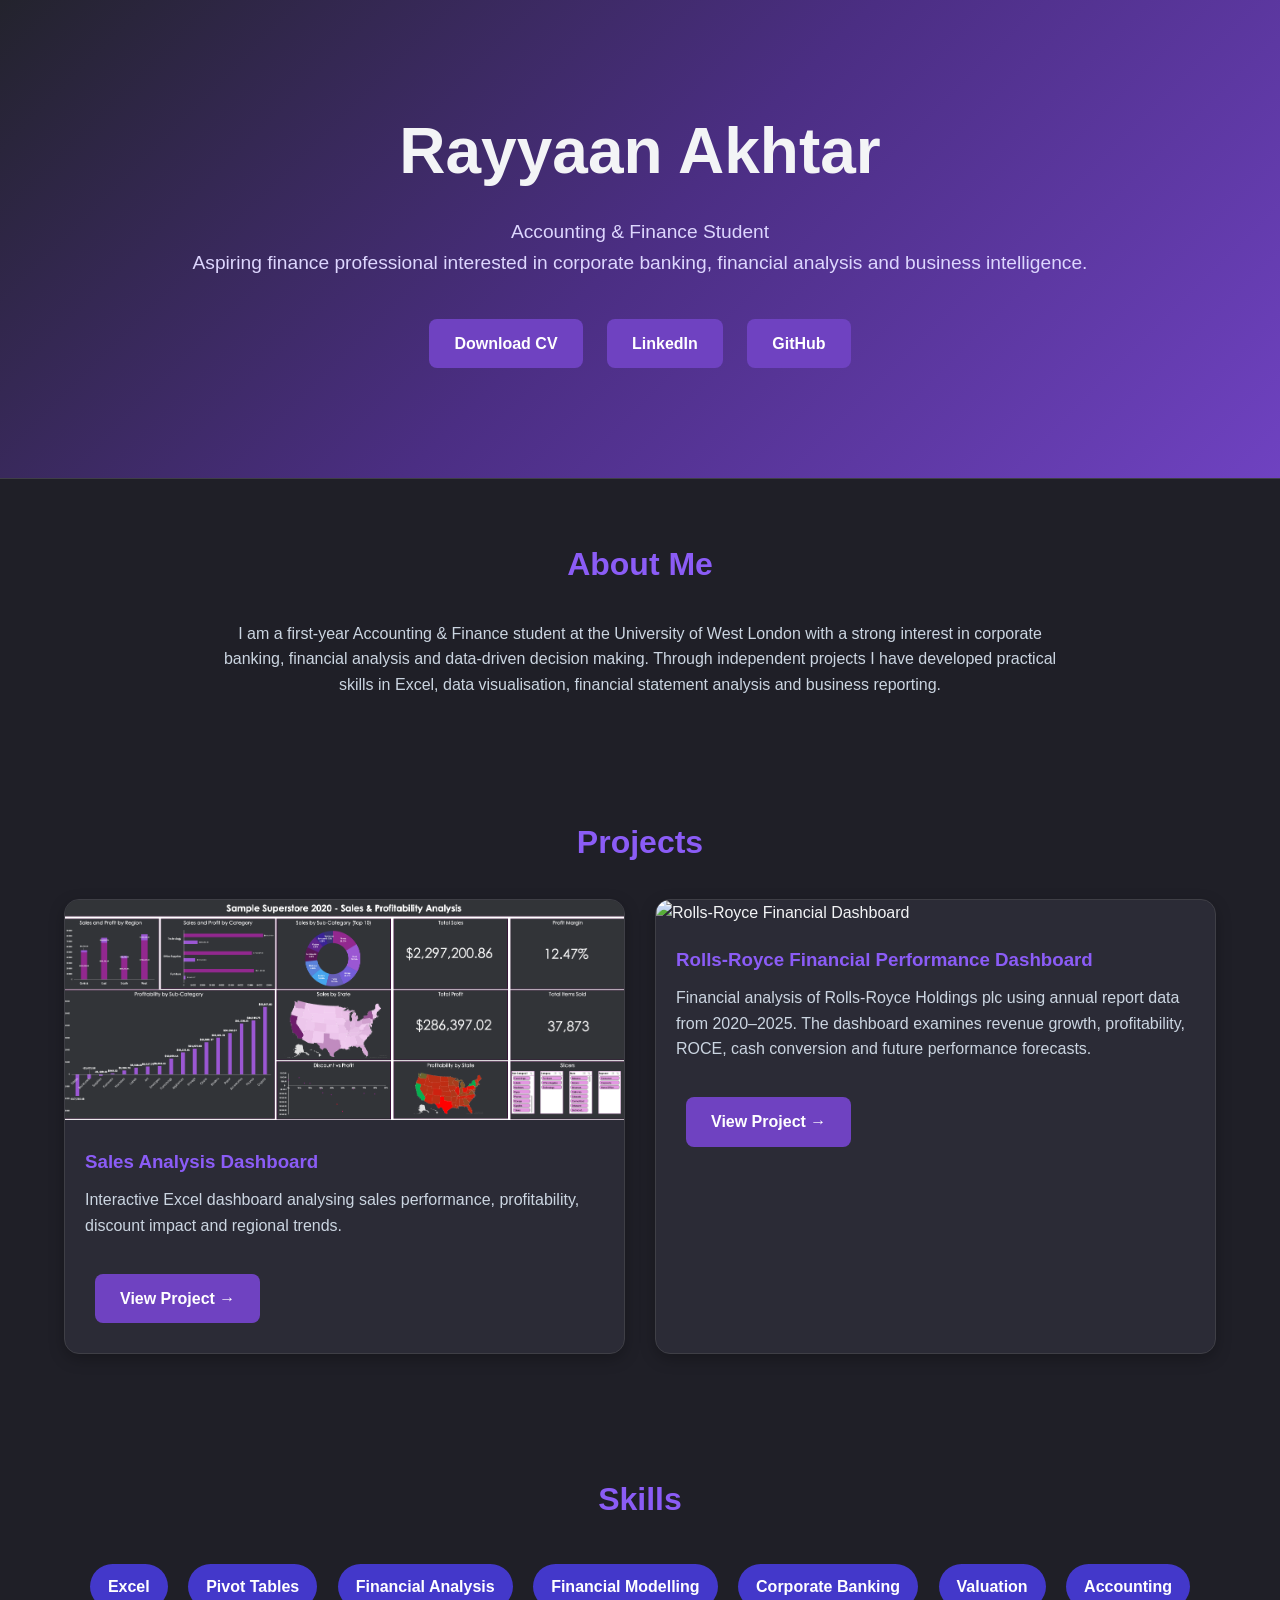
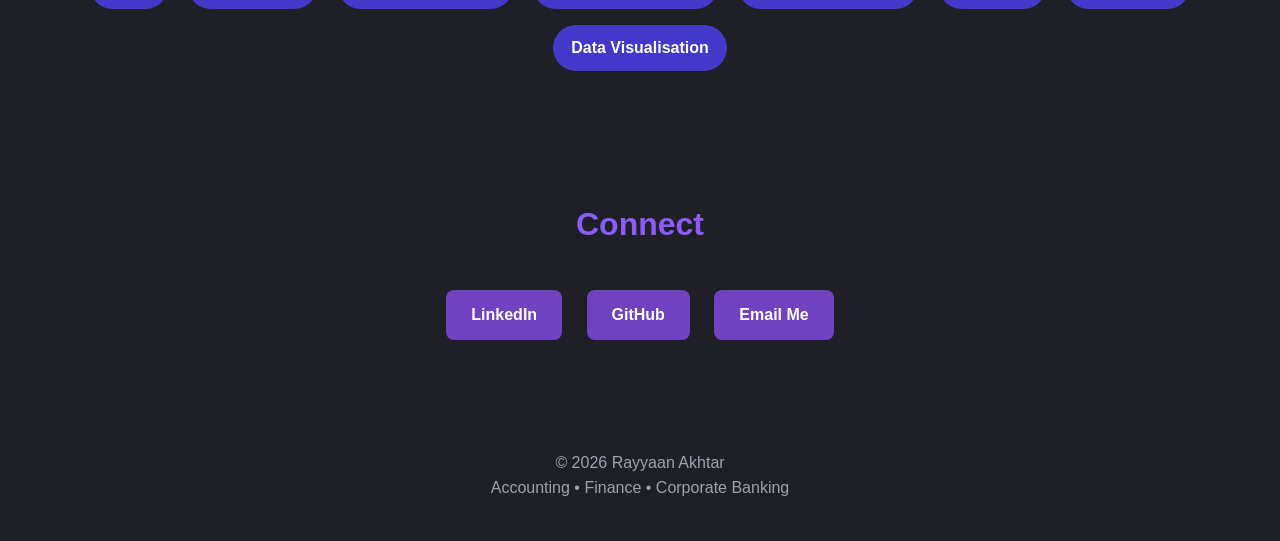
==== index.html @ 01d7e1de "Update index.html" ====
<!DOCTYPE html>
<html lang="en">
<head>
<meta charset="UTF-8">
<meta name="viewport" content="width=device-width, initial-scale=1.0">

<title>Rayyaan Akhtar | Finance Portfolio</title>

<style>

:root{
    --background:#1f1f27;
    --card:#2b2b36;
    --primary:#8b5cf6;
    --secondary:#6f42c1;
    --accent:#a78bfa;
    --text:#f3f4f6;
    --muted:#cbd5e1;
    --border:#3f3f46;
    --highlight:#312e81;
}

*{
    margin:0;
    padding:0;
    box-sizing:border-box;
}

body{
    font-family:Arial,sans-serif;
    background:var(--background);
    color:var(--text);
    line-height:1.6;
}

a{
    text-decoration:none;
}

.container{
    width:90%;
    max-width:1200px;
    margin:auto;
}

header{
    background:
    linear-gradient(
        135deg,
        #23232d,
        #4b2e83,
        #6f42c1
    );
    text-align:center;
    padding:100px 20px;
    border-bottom:
    1px solid var(--border);
}

header h1{
    font-size:4rem;
    margin-bottom:15px;
}

header p{
    color:#ddd6fe;
    font-size:1.2rem;
}

.hero-buttons{
    margin-top:30px;
}

.btn{
    display:inline-block;
    background:var(--secondary);
    color:white;
    padding:12px 25px;
    margin:10px;
    border-radius:8px;
    transition:.3s;
    font-weight:bold;
}

.btn:hover{
    background:var(--primary);
    transform:translateY(-2px);
}

section{
    padding:60px 0;
}

.section-title{
    font-size:2rem;
    margin-bottom:30px;
    text-align:center;
    color:var(--primary);
}

.about{
    text-align:center;
    max-width:850px;
    margin:auto;
    color:var(--muted);
}

.stats{
    display:grid;
    grid-template-columns:
    repeat(auto-fit,minmax(200px,1fr));
    gap:20px;
}

.stat-card{
    background:var(--card);
    padding:25px;
    border-radius:15px;
    text-align:center;
    border-left:
    6px solid var(--accent);
    box-shadow:
    0 5px 15px rgba(0,0,0,.30);
}

.stat-card h2{
    color:var(--primary);
    font-size:2.5rem;
}

.stat-card p{
    color:var(--muted);
}

.projects{
    display:grid;
    grid-template-columns:
    repeat(auto-fit,minmax(320px,1fr));
    gap:30px;
}

.card{
    background:var(--card);
    border-radius:15px;
    overflow:hidden;
    border:1px solid var(--border);
    transition:.3s;
    box-shadow:
    0 5px 15px rgba(0,0,0,.25);
}

.card:hover{
    transform:translateY(-5px);
    box-shadow:
    0 10px 25px rgba(111,66,193,.30);
}

.card img{
    width:100%;
    height:220px;
    object-fit:cover;
}

.card-content{
    padding:20px;
}

.card h3{
    margin-bottom:10px;
    color:var(--primary);
}

.card p{
    color:var(--muted);
}

.skills{
    text-align:center;
}

.skill{
    display:inline-block;
    padding:10px 18px;
    margin:8px;
    border-radius:30px;
    background:#4338ca;
    color:white;
    font-weight:bold;
}

footer{
    text-align:center;
    padding:40px;
    color:#9ca3af;
}

.contact-links{
    text-align:center;
}

.contact-links a{
    display:inline-block;
    margin:10px;
}

@media(max-width:768px){

    header h1{
        font-size:2.5rem;
    }

    .projects{
        grid-template-columns:1fr;
    }

}

</style>
</head>

<body>

<header>

<h1>Rayyaan Akhtar</h1>

<p>
Accounting & Finance Student
</p>

<p>
Aspiring finance professional interested in corporate
banking, financial analysis and business intelligence.
</p>

<div class="hero-buttons">

<a href="CV.pdf"
class="btn" target="_blank">
Download CV
</a>

<a href="https://www.linkedin.com/in/rayyaan-akhtar"
class="btn" target="_blank">
LinkedIn
</a>

<a href="https://github.com/RayAkhtar-Projects"
class="btn" target="_blank">
GitHub
</a>

</div>

</header>

<section>

<div class="container">

<h2 class="section-title">About Me</h2>

<p class="about">

I am a first-year Accounting & Finance student at the
University of West London with a strong interest in
corporate banking, financial analysis and data-driven
decision making.

Through independent projects I have developed practical
skills in Excel, data visualisation, financial statement
analysis and business reporting.

</p>

</div>

</section>

<section>

<div class="container">

<h2 class="section-title">Projects</h2>

<div class="projects">

<div class="card">

<img src="sales-dashboard.png"
alt="Sales Analysis Dashboard">

<div class="card-content">

<h3>Sales Analysis Dashboard</h3>

<p>
Interactive Excel dashboard analysing
sales performance, profitability,
discount impact and regional trends.
</p>

<br>

<a href="project1.html" class="btn">
View Project →
</a>

</div>

</div>

<div class="card">

<img src="rollsroyce-dashboard.png"
alt="Rolls-Royce Financial Dashboard">

<div class="card-content">

<h3>Rolls-Royce Financial Performance Dashboard</h3>

<p>
Financial analysis of Rolls-Royce Holdings plc using
annual report data from 2020–2025. The dashboard
examines revenue growth, profitability, ROCE,
cash conversion and future performance forecasts.
</p>

<br>

<a href="project2.html" class="btn">
View Project →
</a>

</div>

</div>

<!-- Corporate Credit Assessment: unhide when the project is finished
<div class="card">

<img src="credit-analysis.jpg"
alt="Credit Analysis">

<div class="card-content">

<h3>Corporate Credit Assessment</h3>

<p>
Credit risk analysis and lending
recommendations using financial
statement data.
</p>

<br>

<a href="#"
class="btn">
Coming Soon
</a>

</div>

</div>
-->

</div>

</div>

</section>

<section>

<div class="container">

<h2 class="section-title">Skills</h2>

<div class="skills">

<span class="skill">Excel</span>
<span class="skill">Pivot Tables</span>
<span class="skill">Financial Analysis</span>
<span class="skill">Financial Modelling</span>
<span class="skill">Corporate Banking</span>
<span class="skill">Valuation</span>
<span class="skill">Accounting</span>
<span class="skill">Data Visualisation</span>

</div>

</div>

</section>

<section>

<div class="container">

<h2 class="section-title">Connect</h2>

<div class="contact-links">

<a href="https://www.linkedin.com/in/rayyaan-akhtar"
class="btn"
target="_blank">
LinkedIn
</a>

<a href="https://github.com/RayAkhtar-Projects"
class="btn"
target="_blank">
GitHub
</a>

<a href="mailto:ray.akhtar1@outlook.com"
class="btn">
Email Me
</a>

</div>

</div>

</section>

<footer>

<p>
© 2026 Rayyaan Akhtar
</p>

<p>
Accounting • Finance • Corporate Banking
</p>

</footer>

</body>
</html>
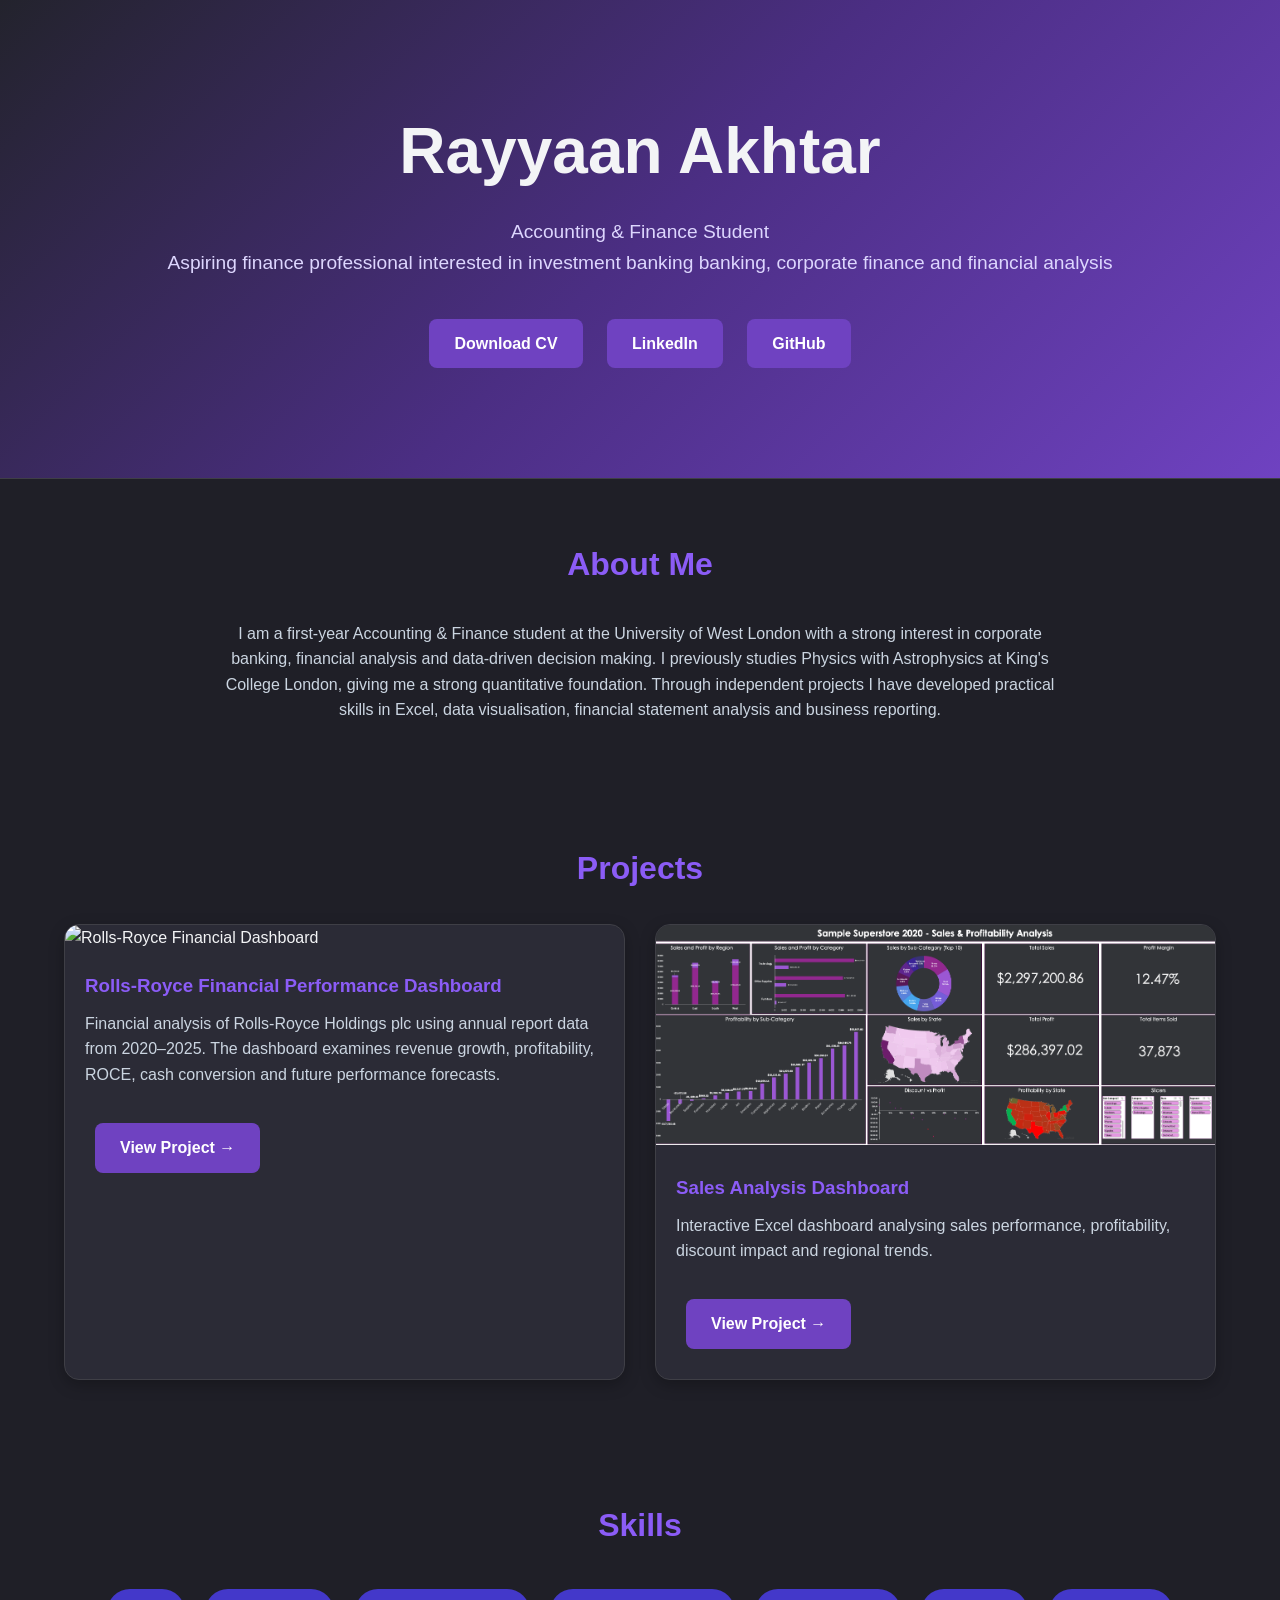
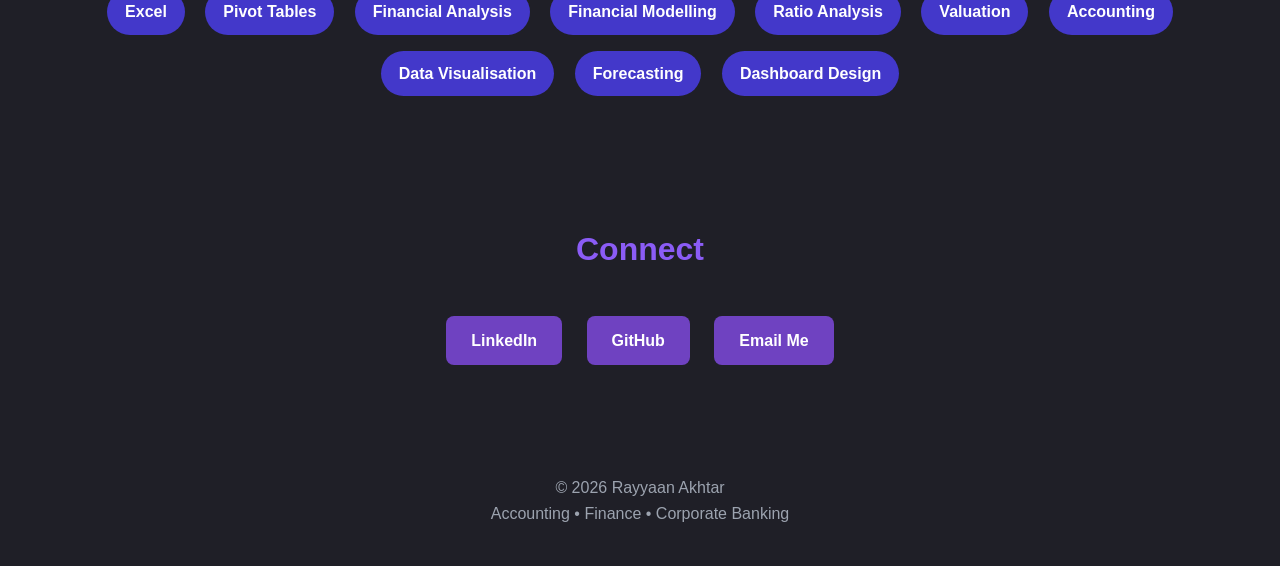
==== commit 3ab303fa: "Update index.html" ====
--- a/index.html
+++ b/index.html
@@ -229,8 +229,8 @@
 </p>
 
 <p>
-Aspiring finance professional interested in corporate
-banking, financial analysis and business intelligence.
+Aspiring finance professional interested in investment banking
+banking, corporate finance and financial analysis
 </p>
 
 <div class="hero-buttons">
@@ -265,7 +265,9 @@
 I am a first-year Accounting & Finance student at the
 University of West London with a strong interest in
 corporate banking, financial analysis and data-driven
-decision making.
+decision making. I previously studies Physics with Astrophysics
+at King's College London, giving me a strong quantitative 
+foundation.
 
 Through independent projects I have developed practical
 skills in Excel, data visualisation, financial statement
@@ -284,31 +286,6 @@
 <h2 class="section-title">Projects</h2>
 
 <div class="projects">
-
-<div class="card">
-
-<img src="sales-dashboard.png"
-alt="Sales Analysis Dashboard">
-
-<div class="card-content">
-
-<h3>Sales Analysis Dashboard</h3>
-
-<p>
-Interactive Excel dashboard analysing
-sales performance, profitability,
-discount impact and regional trends.
-</p>
-
-<br>
-
-<a href="project1.html" class="btn">
-View Project →
-</a>
-
-</div>
-
-</div>
 
 <div class="card">
 
@@ -336,6 +313,33 @@
 
 </div>
 
+<div class="card">
+
+<img src="sales-dashboard.png"
+alt="Sales Analysis Dashboard">
+
+<div class="card-content">
+
+<h3>Sales Analysis Dashboard</h3>
+
+<p>
+Interactive Excel dashboard analysing
+sales performance, profitability,
+discount impact and regional trends.
+</p>
+
+<br>
+
+<a href="project1.html" class="btn">
+View Project →
+</a>
+
+</div>
+
+</div>
+
+
+
 <!-- Corporate Credit Assessment: unhide when the project is finished
 <div class="card">
 
@@ -382,10 +386,12 @@
 <span class="skill">Pivot Tables</span>
 <span class="skill">Financial Analysis</span>
 <span class="skill">Financial Modelling</span>
-<span class="skill">Corporate Banking</span>
+<span class="skill">Ratio Analysis</span>
 <span class="skill">Valuation</span>
 <span class="skill">Accounting</span>
 <span class="skill">Data Visualisation</span>
+<span class="skill">Forecasting</span>
+<span class="skill">Dashboard Design</span>
 
 </div>
 
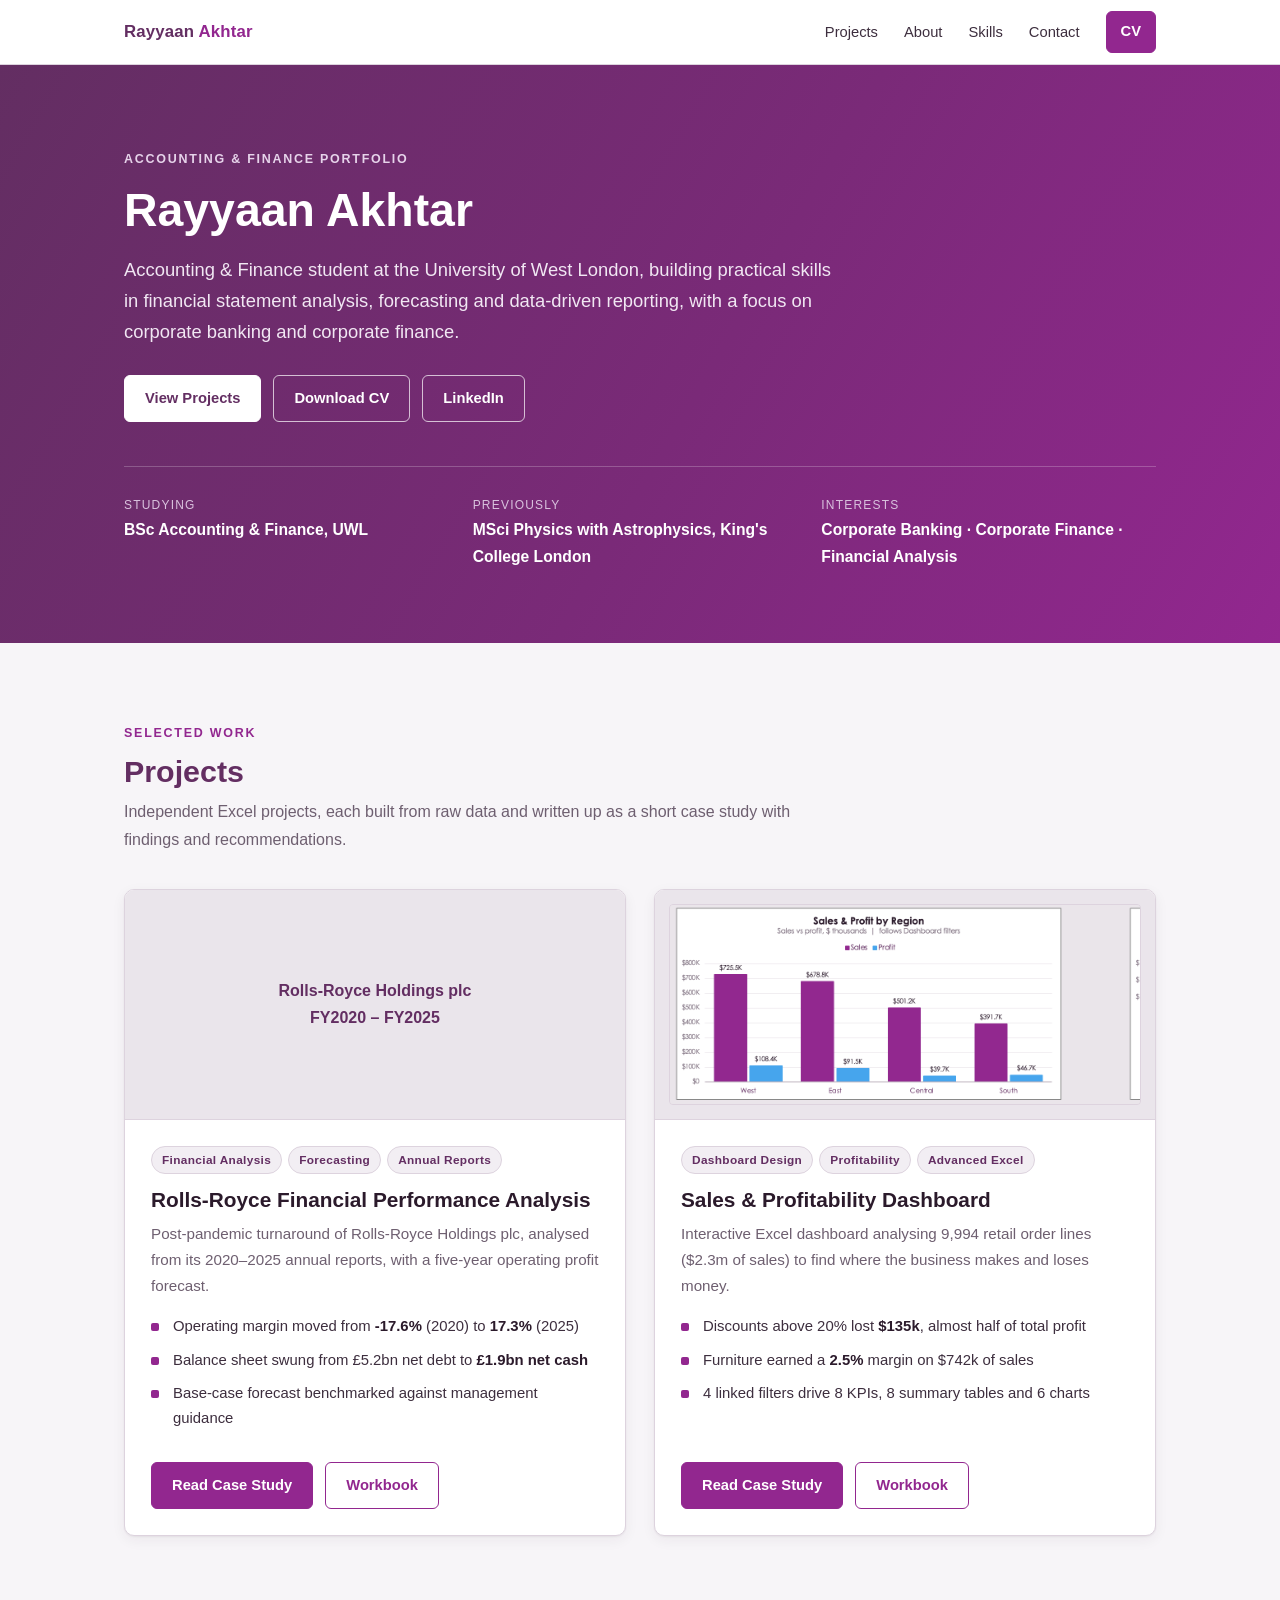
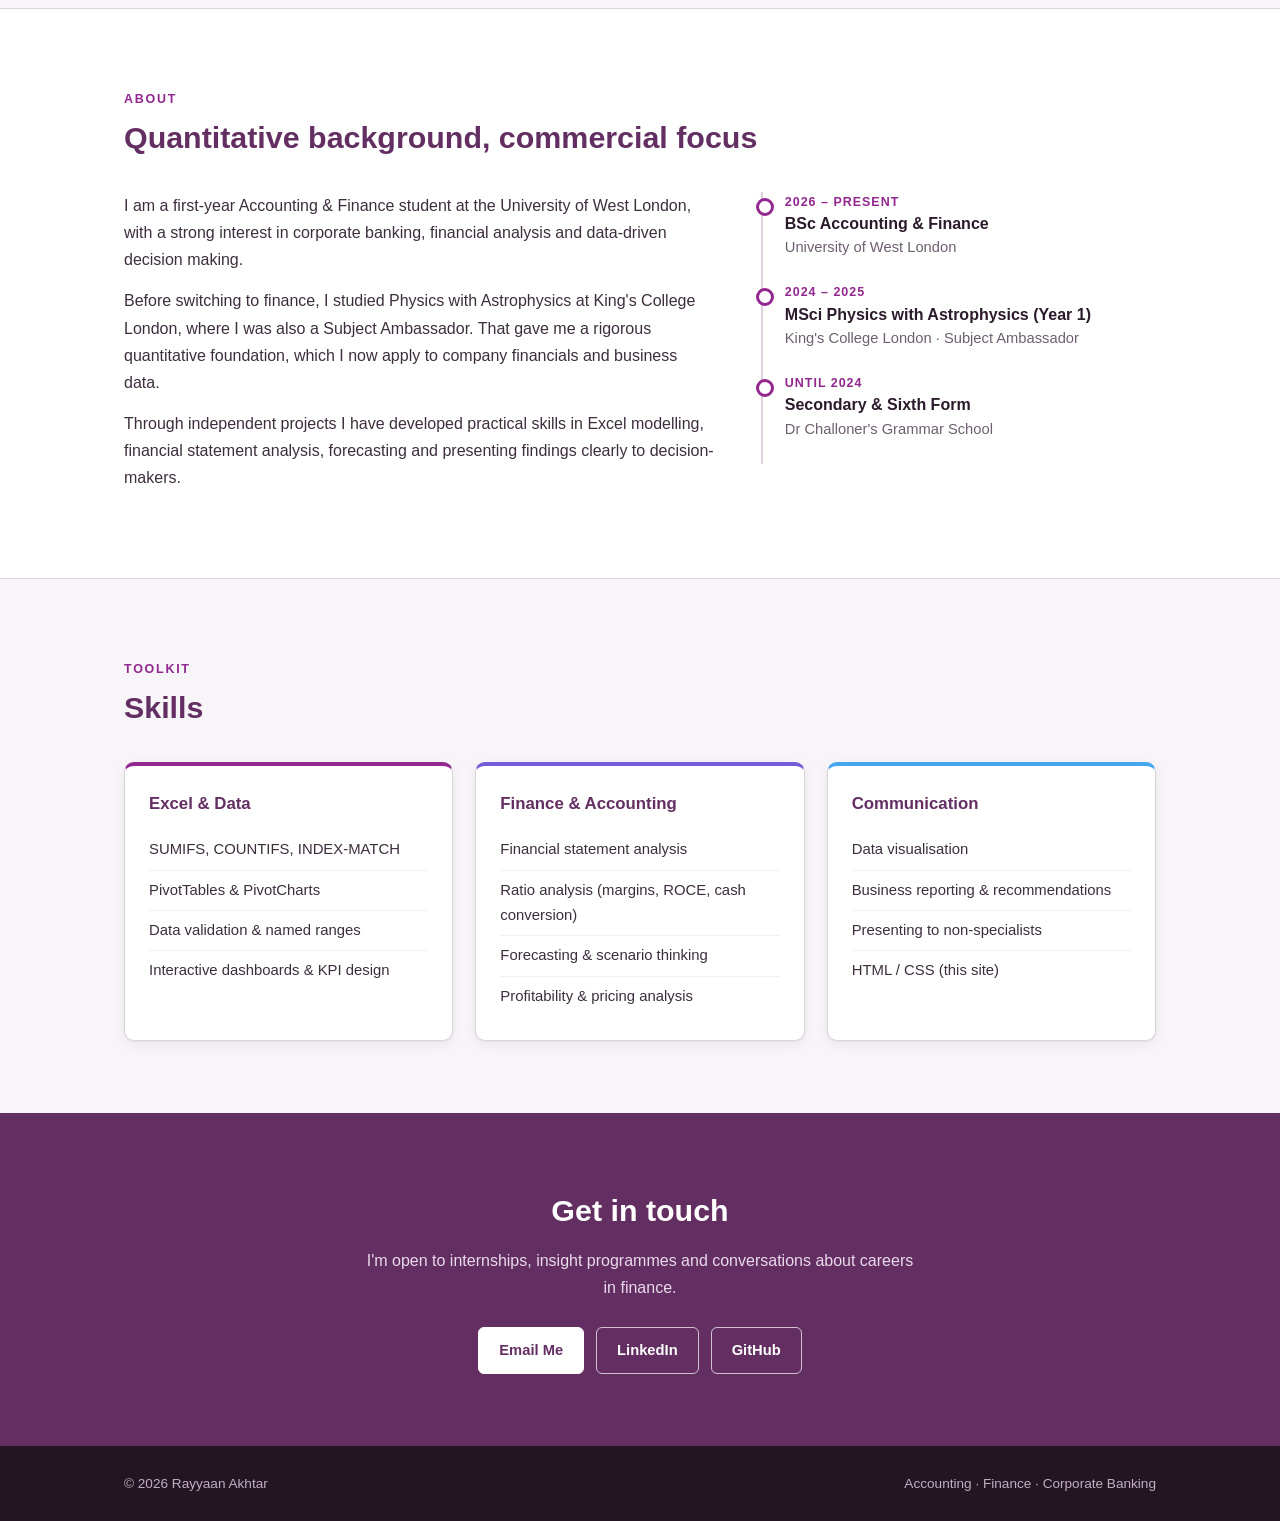
==== commit fc749440: "Update index.html" ====
--- a/index.html
+++ b/index.html
@@ -3,443 +3,235 @@
 <head>
 <meta charset="UTF-8">
 <meta name="viewport" content="width=device-width, initial-scale=1.0">
-
-<title>Rayyaan Akhtar | Finance Portfolio</title>
-
-<style>
-
-:root{
-    --background:#1f1f27;
-    --card:#2b2b36;
-    --primary:#8b5cf6;
-    --secondary:#6f42c1;
-    --accent:#a78bfa;
-    --text:#f3f4f6;
-    --muted:#cbd5e1;
-    --border:#3f3f46;
-    --highlight:#312e81;
-}
-
-*{
-    margin:0;
-    padding:0;
-    box-sizing:border-box;
-}
-
-body{
-    font-family:Arial,sans-serif;
-    background:var(--background);
-    color:var(--text);
-    line-height:1.6;
-}
-
-a{
-    text-decoration:none;
-}
-
-.container{
-    width:90%;
-    max-width:1200px;
-    margin:auto;
-}
-
-header{
-    background:
-    linear-gradient(
-        135deg,
-        #23232d,
-        #4b2e83,
-        #6f42c1
-    );
-    text-align:center;
-    padding:100px 20px;
-    border-bottom:
-    1px solid var(--border);
-}
-
-header h1{
-    font-size:4rem;
-    margin-bottom:15px;
-}
-
-header p{
-    color:#ddd6fe;
-    font-size:1.2rem;
-}
-
-.hero-buttons{
-    margin-top:30px;
-}
-
-.btn{
-    display:inline-block;
-    background:var(--secondary);
-    color:white;
-    padding:12px 25px;
-    margin:10px;
-    border-radius:8px;
-    transition:.3s;
-    font-weight:bold;
-}
-
-.btn:hover{
-    background:var(--primary);
-    transform:translateY(-2px);
-}
-
-section{
-    padding:60px 0;
-}
-
-.section-title{
-    font-size:2rem;
-    margin-bottom:30px;
-    text-align:center;
-    color:var(--primary);
-}
-
-.about{
-    text-align:center;
-    max-width:850px;
-    margin:auto;
-    color:var(--muted);
-}
-
-.stats{
-    display:grid;
-    grid-template-columns:
-    repeat(auto-fit,minmax(200px,1fr));
-    gap:20px;
-}
-
-.stat-card{
-    background:var(--card);
-    padding:25px;
-    border-radius:15px;
-    text-align:center;
-    border-left:
-    6px solid var(--accent);
-    box-shadow:
-    0 5px 15px rgba(0,0,0,.30);
-}
-
-.stat-card h2{
-    color:var(--primary);
-    font-size:2.5rem;
-}
-
-.stat-card p{
-    color:var(--muted);
-}
-
-.projects{
-    display:grid;
-    grid-template-columns:
-    repeat(auto-fit,minmax(320px,1fr));
-    gap:30px;
-}
-
-.card{
-    background:var(--card);
-    border-radius:15px;
-    overflow:hidden;
-    border:1px solid var(--border);
-    transition:.3s;
-    box-shadow:
-    0 5px 15px rgba(0,0,0,.25);
-}
-
-.card:hover{
-    transform:translateY(-5px);
-    box-shadow:
-    0 10px 25px rgba(111,66,193,.30);
-}
-
-.card img{
-    width:100%;
-    height:220px;
-    object-fit:cover;
-}
-
-.card-content{
-    padding:20px;
-}
-
-.card h3{
-    margin-bottom:10px;
-    color:var(--primary);
-}
-
-.card p{
-    color:var(--muted);
-}
-
-.skills{
-    text-align:center;
-}
-
-.skill{
-    display:inline-block;
-    padding:10px 18px;
-    margin:8px;
-    border-radius:30px;
-    background:#4338ca;
-    color:white;
-    font-weight:bold;
-}
-
-footer{
-    text-align:center;
-    padding:40px;
-    color:#9ca3af;
-}
-
-.contact-links{
-    text-align:center;
-}
-
-.contact-links a{
-    display:inline-block;
-    margin:10px;
-}
-
-@media(max-width:768px){
-
-    header h1{
-        font-size:2.5rem;
-    }
-
-    .projects{
-        grid-template-columns:1fr;
-    }
-
-}
-
-</style>
+<title>Rayyaan Akhtar | Accounting &amp; Finance Portfolio</title>
+<meta name="description" content="Rayyaan Akhtar, Accounting &amp; Finance student at the University of West London. Excel-based financial analysis, forecasting and dashboard projects.">
+<link rel="stylesheet" href="style.css">
 </head>
 
 <body>
 
-<header>
-
-<h1>Rayyaan Akhtar</h1>
-
-<p>
-Accounting & Finance Student
-</p>
-
-<p>
-Aspiring finance professional interested in investment banking
-banking, corporate finance and financial analysis
-</p>
-
-<div class="hero-buttons">
-
-<a href="CV.pdf"
-class="btn" target="_blank">
-Download CV
-</a>
-
-<a href="https://www.linkedin.com/in/rayyaan-akhtar"
-class="btn" target="_blank">
-LinkedIn
-</a>
-
-<a href="https://github.com/RayAkhtar-Projects"
-class="btn" target="_blank">
-GitHub
-</a>
-
-</div>
-
+<nav class="nav">
+    <div class="container">
+        <a href="index.html" class="brand">Rayyaan <span>Akhtar</span></a>
+        <ul class="nav-links">
+            <li><a href="#projects">Projects</a></li>
+            <li class="hide-sm"><a href="#about">About</a></li>
+            <li class="hide-sm"><a href="#skills">Skills</a></li>
+            <li><a href="#contact">Contact</a></li>
+            <li><a href="CV.pdf" class="btn btn-sm" target="_blank" rel="noopener">CV</a></li>
+        </ul>
+    </div>
+</nav>
+
+<header class="hero">
+    <div class="container">
+        <p class="eyebrow">Accounting &amp; Finance Portfolio</p>
+        <h1>Rayyaan Akhtar</h1>
+        <p class="lead">
+            Accounting &amp; Finance student at the University of West London, building
+            practical skills in financial statement analysis, forecasting and data-driven
+            reporting, with a focus on corporate banking and corporate finance.
+        </p>
+        <div class="btn-row">
+            <a href="#projects" class="btn btn-light">View Projects</a>
+            <a href="CV.pdf" class="btn btn-outline-light" target="_blank" rel="noopener">Download CV</a>
+            <a href="https://www.linkedin.com/in/rayyaan-akhtar" class="btn btn-outline-light" target="_blank" rel="noopener">LinkedIn</a>
+        </div>
+
+        <div class="hero-facts">
+            <div><span>Studying</span><b>BSc Accounting &amp; Finance, UWL</b></div>
+            <div><span>Previously</span><b>MSci Physics with Astrophysics, King's College London</b></div>
+            <div><span>Interests</span><b>Corporate Banking · Corporate Finance · Financial Analysis</b></div>
+        </div>
+    </div>
 </header>
 
-<section>
-
-<div class="container">
-
-<h2 class="section-title">About Me</h2>
-
-<p class="about">
-
-I am a first-year Accounting & Finance student at the
-University of West London with a strong interest in
-corporate banking, financial analysis and data-driven
-decision making. I previously studies Physics with Astrophysics
-at King's College London, giving me a strong quantitative 
-foundation.
-
-Through independent projects I have developed practical
-skills in Excel, data visualisation, financial statement
-analysis and business reporting.
-
-</p>
-
-</div>
-
-</section>
-
-<section>
-
-<div class="container">
-
-<h2 class="section-title">Projects</h2>
-
-<div class="projects">
-
-<div class="card">
-
-<img src="rollsroyce-dashboard.png"
-alt="Rolls-Royce Financial Dashboard">
-
-<div class="card-content">
-
-<h3>Rolls-Royce Financial Performance Dashboard</h3>
-
-<p>
-Financial analysis of Rolls-Royce Holdings plc using
-annual report data from 2020–2025. The dashboard
-examines revenue growth, profitability, ROCE,
-cash conversion and future performance forecasts.
-</p>
-
-<br>
-
-<a href="project2.html" class="btn">
-View Project →
-</a>
-
-</div>
-
-</div>
-
-<div class="card">
-
-<img src="sales-dashboard.png"
-alt="Sales Analysis Dashboard">
-
-<div class="card-content">
-
-<h3>Sales Analysis Dashboard</h3>
-
-<p>
-Interactive Excel dashboard analysing
-sales performance, profitability,
-discount impact and regional trends.
-</p>
-
-<br>
-
-<a href="project1.html" class="btn">
-View Project →
-</a>
-
-</div>
-
-</div>
-
-
-
-<!-- Corporate Credit Assessment: unhide when the project is finished
-<div class="card">
-
-<img src="credit-analysis.jpg"
-alt="Credit Analysis">
-
-<div class="card-content">
-
-<h3>Corporate Credit Assessment</h3>
-
-<p>
-Credit risk analysis and lending
-recommendations using financial
-statement data.
-</p>
-
-<br>
-
-<a href="#"
-class="btn">
-Coming Soon
-</a>
-
-</div>
-
-</div>
--->
-
-</div>
-
-</div>
-
-</section>
-
-<section>
-
-<div class="container">
-
-<h2 class="section-title">Skills</h2>
-
-<div class="skills">
-
-<span class="skill">Excel</span>
-<span class="skill">Pivot Tables</span>
-<span class="skill">Financial Analysis</span>
-<span class="skill">Financial Modelling</span>
-<span class="skill">Ratio Analysis</span>
-<span class="skill">Valuation</span>
-<span class="skill">Accounting</span>
-<span class="skill">Data Visualisation</span>
-<span class="skill">Forecasting</span>
-<span class="skill">Dashboard Design</span>
-
-</div>
-
-</div>
-
-</section>
-
-<section>
-
-<div class="container">
-
-<h2 class="section-title">Connect</h2>
-
-<div class="contact-links">
-
-<a href="https://www.linkedin.com/in/rayyaan-akhtar"
-class="btn"
-target="_blank">
-LinkedIn
-</a>
-
-<a href="https://github.com/RayAkhtar-Projects"
-class="btn"
-target="_blank">
-GitHub
-</a>
-
-<a href="mailto:ray.akhtar1@outlook.com"
-class="btn">
-Email Me
-</a>
-
-</div>
-
-</div>
-
+<!-- ================= PROJECTS ================= -->
+<section id="projects">
+    <div class="container">
+        <div class="section-head">
+            <p class="eyebrow">Selected Work</p>
+            <h2>Projects</h2>
+            <p>Independent Excel projects, each built from raw data and written up as a short case study with findings and recommendations.</p>
+        </div>
+
+        <div class="projects">
+
+            <article class="project">
+                <div class="thumb">
+                    <img src="rollsroyce-dashboard.png" alt="Rolls-Royce financial performance dashboard"
+                         onerror="this.parentNode.classList.add('missing')">
+                    <div class="placeholder">Rolls-Royce Holdings plc<br>FY2020 – FY2025</div>
+                </div>
+                <div class="project-body">
+                    <div class="tags">
+                        <span class="tag">Financial Analysis</span>
+                        <span class="tag">Forecasting</span>
+                        <span class="tag">Annual Reports</span>
+                    </div>
+                    <h3>Rolls-Royce Financial Performance Analysis</h3>
+                    <p>Post-pandemic turnaround of Rolls-Royce Holdings plc, analysed from its 2020–2025 annual reports, with a five-year operating profit forecast.</p>
+                    <ul class="results">
+                        <li>Operating margin moved from <strong>-17.6%</strong> (2020) to <strong>17.3%</strong> (2025)</li>
+                        <li>Balance sheet swung from £5.2bn net debt to <strong>£1.9bn net cash</strong></li>
+                        <li>Base-case forecast benchmarked against management guidance</li>
+                    </ul>
+                    <div class="btn-row">
+                        <a href="project2.html" class="btn">Read Case Study</a>
+                        <a href="rollsroyce-dashboard.xlsx" class="btn btn-ghost" download>Workbook</a>
+                    </div>
+                </div>
+            </article>
+
+            <article class="project">
+                <div class="thumb">
+                    <img src="sales2.png" alt="Sales and profit by region and customer segment charts"
+                         onerror="this.parentNode.classList.add('missing')">
+                    <div class="placeholder">Sales &amp; Profitability Dashboard</div>
+                </div>
+                <div class="project-body">
+                    <div class="tags">
+                        <span class="tag">Dashboard Design</span>
+                        <span class="tag">Profitability</span>
+                        <span class="tag">Advanced Excel</span>
+                    </div>
+                    <h3>Sales &amp; Profitability Dashboard</h3>
+                    <p>Interactive Excel dashboard analysing 9,994 retail order lines ($2.3m of sales) to find where the business makes and loses money.</p>
+                    <ul class="results">
+                        <li>Discounts above 20% lost <strong>$135k</strong>, almost half of total profit</li>
+                        <li>Furniture earned a <strong>2.5%</strong> margin on $742k of sales</li>
+                        <li>4 linked filters drive 8 KPIs, 8 summary tables and 6 charts</li>
+                    </ul>
+                    <div class="btn-row">
+                        <a href="project1.html" class="btn">Read Case Study</a>
+                        <a href="sales-dashboard.xlsx" class="btn btn-ghost" download>Workbook</a>
+                    </div>
+                </div>
+            </article>
+
+            <!-- Corporate Credit Assessment: unhide when the project is finished
+            <article class="project">
+                <div class="thumb">
+                    <img src="credit-analysis.png" alt="Corporate credit assessment"
+                         onerror="this.parentNode.classList.add('missing')">
+                    <div class="placeholder">Corporate Credit Assessment</div>
+                </div>
+                <div class="project-body">
+                    <div class="tags"><span class="tag">Credit Analysis</span><span class="tag">Lending</span></div>
+                    <h3>Corporate Credit Assessment</h3>
+                    <p>Credit risk analysis and lending recommendation using financial statement data.</p>
+                    <div class="btn-row"><a href="#" class="btn">Coming Soon</a></div>
+                </div>
+            </article>
+            -->
+
+        </div>
+    </div>
+</section>
+
+<!-- ================= ABOUT ================= -->
+<section id="about" class="alt">
+    <div class="container">
+        <div class="section-head">
+            <p class="eyebrow">About</p>
+            <h2>Quantitative background, commercial focus</h2>
+        </div>
+        <div class="about-grid">
+            <div>
+                <p>
+                    I am a first-year Accounting &amp; Finance student at the University of West London,
+                    with a strong interest in corporate banking, financial analysis and data-driven
+                    decision making.
+                </p>
+                <p>
+                    Before switching to finance, I studied Physics with Astrophysics at King's College
+                    London, where I was also a Subject Ambassador. That gave me a rigorous quantitative
+                    foundation, which I now apply to company financials and business data.
+                </p>
+                <p>
+                    Through independent projects I have developed practical skills in Excel modelling,
+                    financial statement analysis, forecasting and presenting findings clearly to
+                    decision-makers.
+                </p>
+            </div>
+            <ul class="timeline">
+                <li>
+                    <div class="when">2026 – Present</div>
+                    <div class="what">BSc Accounting &amp; Finance</div>
+                    <div class="where">University of West London</div>
+                </li>
+                <li>
+                    <div class="when">2024 – 2025</div>
+                    <div class="what">MSci Physics with Astrophysics (Year 1)</div>
+                    <div class="where">King's College London · Subject Ambassador</div>
+                </li>
+                <li>
+                    <div class="when">Until 2024</div>
+                    <div class="what">Secondary &amp; Sixth Form</div>
+                    <div class="where">Dr Challoner's Grammar School</div>
+                </li>
+            </ul>
+        </div>
+    </div>
+</section>
+
+<!-- ================= SKILLS ================= -->
+<section id="skills">
+    <div class="container">
+        <div class="section-head">
+            <p class="eyebrow">Toolkit</p>
+            <h2>Skills</h2>
+        </div>
+        <div class="skills-grid">
+            <div class="skill-group">
+                <h3>Excel &amp; Data</h3>
+                <ul>
+                    <li>SUMIFS, COUNTIFS, INDEX-MATCH</li>
+                    <li>PivotTables &amp; PivotCharts</li>
+                    <li>Data validation &amp; named ranges</li>
+                    <li>Interactive dashboards &amp; KPI design</li>
+                </ul>
+            </div>
+            <div class="skill-group">
+                <h3>Finance &amp; Accounting</h3>
+                <ul>
+                    <li>Financial statement analysis</li>
+                    <li>Ratio analysis (margins, ROCE, cash conversion)</li>
+                    <li>Forecasting &amp; scenario thinking</li>
+                    <li>Profitability &amp; pricing analysis</li>
+                </ul>
+            </div>
+            <div class="skill-group">
+                <h3>Communication</h3>
+                <ul>
+                    <li>Data visualisation</li>
+                    <li>Business reporting &amp; recommendations</li>
+                    <li>Presenting to non-specialists</li>
+                    <li>HTML / CSS (this site)</li>
+                </ul>
+            </div>
+        </div>
+    </div>
+</section>
+
+<!-- ================= CONTACT ================= -->
+<section id="contact" class="contact">
+    <div class="container">
+        <h2>Get in touch</h2>
+        <p>I'm open to internships, insight programmes and conversations about careers in finance.</p>
+        <div class="btn-row">
+            <a href="mailto:ray.akhtar1@outlook.com" class="btn btn-light">Email Me</a>
+            <a href="https://www.linkedin.com/in/rayyaan-akhtar" class="btn btn-outline-light" target="_blank" rel="noopener">LinkedIn</a>
+            <a href="https://github.com/RayAkhtar-Projects" class="btn btn-outline-light" target="_blank" rel="noopener">GitHub</a>
+        </div>
+    </div>
 </section>
 
 <footer>
-
-<p>
-© 2026 Rayyaan Akhtar
-</p>
-
-<p>
-Accounting • Finance • Corporate Banking
-</p>
-
+    <div class="container">
+        <span>© 2026 Rayyaan Akhtar</span>
+        <span>Accounting · Finance · Corporate Banking</span>
+    </div>
 </footer>
 
 </body>
--- a/style.css
+++ b/style.css
@@ -0,0 +1,294 @@
+
+:root{
+    --bg:#F7F5F8;
+    --panel:#FFFFFF;
+    --tint:#EAE5EB;
+    --tint-2:#F2EEF3;
+    --plum:#632E62;
+    --purple:#92278F;
+    --violet:#755DD9;
+    --blue:#45A5ED;
+    --ink:#2B1A2B;
+    --text:#3D2E3E;
+    --muted:#6E5F70;
+    --line:#DDD3DE;
+    --gain:#1E8E5A;
+    --loss:#C0392B;
+    --radius:10px;
+    --shadow:0 1px 2px rgba(43,26,43,.06),0 4px 14px rgba(43,26,43,.06);
+    --font:"Century Gothic","CenturyGothic","AppleGothic","Avenir Next","Segoe UI",Arial,sans-serif;
+}
+
+*{margin:0;padding:0;box-sizing:border-box;}
+html{scroll-behavior:smooth;}
+body{
+    font-family:var(--font);
+    background:var(--bg);
+    color:var(--text);
+    line-height:1.7;
+    font-size:16px;
+    -webkit-font-smoothing:antialiased;
+}
+img{max-width:100%;display:block;}
+a{color:var(--purple);text-decoration:none;}
+a:hover{text-decoration:underline;}
+strong{color:var(--ink);}
+
+.container{width:100%;max-width:1080px;margin:0 auto;padding:0 24px;}
+.narrow{max-width:900px;}
+
+/* ---------- Navigation ---------- */
+.nav{
+    position:sticky;top:0;z-index:50;
+    background:rgba(255,255,255,.94);
+    backdrop-filter:blur(8px);
+    border-bottom:1px solid var(--line);
+}
+.nav .container{display:flex;align-items:center;justify-content:space-between;height:64px;gap:20px;}
+.brand{white-space:nowrap;font-weight:bold;color:var(--plum);font-size:1.05rem;letter-spacing:.01em;}
+.brand:hover{text-decoration:none;}
+.brand span{color:var(--purple);}
+.nav-links{display:flex;align-items:center;gap:26px;list-style:none;}
+.nav-links a{color:var(--text);font-size:.92rem;}
+.nav-links a:hover{color:var(--purple);text-decoration:none;}
+.nav-links a.btn,.nav-links a.btn:hover{color:#fff;}
+
+/* ---------- Buttons ---------- */
+.btn{
+    display:inline-block;
+    padding:10px 20px;
+    border-radius:6px;
+    font-size:.92rem;
+    font-weight:bold;
+    border:1.5px solid var(--purple);
+    background:var(--purple);
+    color:#fff;
+    transition:background .2s,border-color .2s,color .2s;
+}
+.btn:hover{background:var(--plum);border-color:var(--plum);text-decoration:none;}
+.btn-ghost{background:transparent;color:var(--purple);}
+.btn-ghost:hover{background:var(--purple);color:#fff;}
+.btn-light{background:#fff;border-color:#fff;color:var(--plum);}
+.btn-light:hover{background:var(--tint);border-color:var(--tint);color:var(--plum);}
+.btn-outline-light{background:transparent;border-color:rgba(255,255,255,.7);color:#fff;}
+.btn-outline-light:hover{background:rgba(255,255,255,.12);border-color:#fff;}
+.btn-sm{padding:7px 14px;font-size:.85rem;}
+.btn-row{display:flex;flex-wrap:wrap;gap:12px;}
+
+/* ---------- Hero ---------- */
+.hero{
+    background:linear-gradient(120deg,var(--plum) 0%,#7A2A78 55%,var(--purple) 100%);
+    color:#fff;
+    padding:84px 0 72px;
+}
+.eyebrow{
+    text-transform:uppercase;letter-spacing:.14em;font-size:.78rem;font-weight:bold;
+    color:#E6D3EA;margin-bottom:14px;
+}
+.hero h1{font-size:2.9rem;line-height:1.15;margin-bottom:16px;color:#fff;}
+.hero .lead{font-size:1.15rem;color:#F1E7F3;max-width:720px;margin-bottom:28px;}
+.hero-facts{
+    display:grid;grid-template-columns:repeat(auto-fit,minmax(220px,1fr));gap:14px;
+    margin-top:44px;padding-top:28px;border-top:1px solid rgba(255,255,255,.22);
+}
+.hero-facts span{display:block;font-size:.75rem;text-transform:uppercase;letter-spacing:.1em;color:#D9C2DE;}
+.hero-facts b{color:#fff;font-size:.98rem;}
+.chips{display:flex;flex-wrap:wrap;gap:8px;margin-top:18px;}
+.chip{
+    font-size:.8rem;padding:4px 12px;border-radius:999px;
+    border:1px solid rgba(255,255,255,.4);color:#F6EEF7;
+}
+
+/* ---------- Sections ---------- */
+section{padding:72px 0;}
+section.alt{background:var(--panel);border-top:1px solid var(--line);border-bottom:1px solid var(--line);}
+.section-head{margin-bottom:36px;}
+.section-head .eyebrow{color:var(--purple);margin-bottom:8px;}
+.section-head h2{font-size:1.9rem;color:var(--plum);line-height:1.25;}
+.section-head p{color:var(--muted);margin-top:8px;max-width:680px;}
+
+/* ---------- Project cards ---------- */
+.projects{display:grid;grid-template-columns:repeat(auto-fit,minmax(440px,1fr));gap:28px;}
+.project{
+    background:var(--panel);border:1px solid var(--line);border-radius:var(--radius);
+    overflow:hidden;box-shadow:var(--shadow);display:flex;flex-direction:column;
+    transition:box-shadow .2s,border-color .2s;
+}
+.project:hover{border-color:#CDB8D0;box-shadow:0 2px 4px rgba(43,26,43,.08),0 10px 28px rgba(99,46,98,.12);}
+.thumb{
+    background:var(--tint);height:230px;display:flex;align-items:center;justify-content:center;
+    padding:14px;border-bottom:1px solid var(--line);position:relative;
+}
+.thumb img{width:100%;height:100%;object-fit:cover;object-position:left top;border-radius:4px;border:1px solid var(--line);}
+.thumb .placeholder{display:none;color:var(--plum);font-weight:bold;text-align:center;}
+.thumb.missing img{display:none;}
+.thumb.missing .placeholder{display:block;}
+.project-body{padding:26px;display:flex;flex-direction:column;flex:1;}
+.tags{display:flex;flex-wrap:wrap;gap:6px;margin-bottom:12px;}
+.tag{
+    font-size:.74rem;font-weight:bold;letter-spacing:.03em;padding:3px 10px;border-radius:999px;
+    background:var(--tint-2);color:var(--plum);border:1px solid var(--line);
+}
+.project h3{color:var(--ink);font-size:1.3rem;line-height:1.3;margin-bottom:8px;}
+.project p{color:var(--muted);font-size:.95rem;}
+.results{list-style:none;margin:16px 0 22px;}
+.results li{position:relative;padding-left:22px;margin-bottom:8px;font-size:.93rem;color:var(--text);}
+.results li::before{
+    content:"";position:absolute;left:0;top:.6em;width:8px;height:8px;border-radius:2px;background:var(--purple);
+}
+.project .btn-row{margin-top:auto;}
+
+/* ---------- About ---------- */
+.about-grid{display:grid;grid-template-columns:1.5fr 1fr;gap:44px;align-items:start;}
+.about-grid p{margin-bottom:14px;}
+.timeline{list-style:none;border-left:2px solid var(--line);padding-left:22px;}
+.timeline li{position:relative;margin-bottom:22px;}
+.timeline li::before{
+    content:"";position:absolute;left:-29px;top:6px;width:12px;height:12px;border-radius:50%;
+    background:#fff;border:3px solid var(--purple);
+}
+.timeline .when{font-size:.78rem;text-transform:uppercase;letter-spacing:.08em;color:var(--purple);font-weight:bold;}
+.timeline .what{color:var(--ink);font-weight:bold;line-height:1.4;}
+.timeline .where{color:var(--muted);font-size:.92rem;}
+
+/* ---------- Skills ---------- */
+.skills-grid{display:grid;grid-template-columns:repeat(auto-fit,minmax(260px,1fr));gap:22px;}
+.skill-group{background:var(--panel);border:1px solid var(--line);border-radius:var(--radius);padding:24px;box-shadow:var(--shadow);border-top:4px solid var(--purple);}
+.skill-group:nth-child(2){border-top-color:var(--violet);}
+.skill-group:nth-child(3){border-top-color:var(--blue);}
+.skill-group h3{color:var(--plum);font-size:1.05rem;margin-bottom:12px;}
+.skill-group ul{list-style:none;}
+.skill-group li{padding:7px 0;border-bottom:1px solid var(--tint-2);font-size:.93rem;}
+.skill-group li:last-child{border-bottom:none;}
+
+/* ---------- Contact ---------- */
+.contact{background:var(--plum);color:#fff;text-align:center;}
+.contact h2{color:#fff;font-size:1.9rem;margin-bottom:10px;}
+.contact p{color:#EADBEC;margin:0 auto 26px;max-width:560px;}
+.contact .btn-row{justify-content:center;}
+
+/* ---------- Footer ---------- */
+footer{background:#241523;color:#BFAFC1;font-size:.85rem;padding:26px 0;}
+footer .container{display:flex;justify-content:space-between;flex-wrap:wrap;gap:10px;}
+footer a{color:#E2CFE5;}
+
+/* ---------- Case study pages ---------- */
+.breadcrumb{font-size:.85rem;color:#E6D3EA;margin-bottom:18px;}
+.breadcrumb a{color:#fff;}
+.facts{
+    display:grid;grid-template-columns:repeat(auto-fit,minmax(180px,1fr));gap:1px;
+    background:var(--line);border:1px solid var(--line);border-radius:var(--radius);overflow:hidden;
+    margin-top:-36px;position:relative;box-shadow:var(--shadow);
+}
+.facts div{background:var(--panel);padding:18px 20px;}
+.facts span{display:block;font-size:.72rem;text-transform:uppercase;letter-spacing:.1em;color:var(--muted);}
+.facts b{color:var(--ink);font-size:.98rem;}
+
+.block{padding:56px 0 0;}
+.block h2{color:var(--plum);font-size:1.55rem;margin-bottom:16px;line-height:1.3;}
+.block > .container > p,.block p.body{margin-bottom:14px;max-width:820px;}
+.block ul.list{padding-left:20px;max-width:820px;}
+.block ul.list li{margin-bottom:6px;}
+
+.kpis{display:grid;grid-template-columns:repeat(3,1fr);gap:16px;}
+.kpi{
+    background:var(--panel);border:1px solid var(--line);border-radius:var(--radius);
+    padding:18px 20px;box-shadow:var(--shadow);
+}
+.kpi span{display:block;font-size:.72rem;text-transform:uppercase;letter-spacing:.1em;color:var(--plum);font-weight:bold;}
+.kpi b{display:block;font-size:1.75rem;color:var(--ink);line-height:1.3;margin-top:4px;}
+.kpi small{color:var(--muted);font-size:.8rem;}
+.note{font-size:.82rem;color:var(--muted);margin-top:12px;}
+
+.shot{
+    background:var(--tint);border:1px solid var(--line);border-radius:var(--radius);
+    padding:14px;margin-bottom:12px;cursor:zoom-in;transition:border-color .2s;
+}
+.shot:hover{border-color:var(--purple);}
+.shot img{width:100%;border-radius:4px;}
+.shot.missing{cursor:default;padding:40px;text-align:center;color:var(--plum);font-weight:bold;}
+figure{margin:0 0 34px;}
+figcaption{font-size:.9rem;color:var(--muted);max-width:820px;}
+figcaption b{color:var(--plum);}
+.hint{font-size:.82rem;color:var(--muted);margin:-6px 0 18px;}
+
+.findings{display:grid;gap:18px;}
+.finding{
+    background:var(--panel);border:1px solid var(--line);border-left:4px solid var(--purple);
+    border-radius:var(--radius);padding:22px 24px;box-shadow:var(--shadow);
+}
+.finding .num{font-size:.75rem;font-weight:bold;letter-spacing:.1em;color:var(--purple);text-transform:uppercase;}
+.finding h3{color:var(--ink);font-size:1.12rem;line-height:1.4;margin:4px 0 8px;}
+.finding p{color:var(--text);font-size:.95rem;}
+.neg{color:var(--loss);font-weight:bold;}
+.pos{color:var(--gain);font-weight:bold;}
+
+table{width:100%;border-collapse:collapse;font-size:.92rem;margin-top:14px;}
+th,td{padding:9px 12px;text-align:right;border-bottom:1px solid var(--line);}
+th:first-child,td:first-child{text-align:left;}
+th{background:var(--plum);color:#fff;font-weight:bold;font-size:.82rem;letter-spacing:.03em;}
+tbody tr:nth-child(even) td{background:var(--tint-2);}
+.table-wrap{overflow-x:auto;max-width:520px;}
+
+.callout{
+    background:var(--tint);border:1px solid var(--line);border-radius:var(--radius);padding:26px 28px;
+}
+.callout h3{color:var(--plum);margin-bottom:12px;font-size:1.08rem;}
+.callout ol,.callout ul{padding-left:20px;}
+.callout li{margin-bottom:8px;}
+.callout p{margin-bottom:10px;}
+.callout p:last-child{margin-bottom:0;}
+
+.steps{list-style:none;counter-reset:s;max-width:860px;}
+.steps li{position:relative;padding:0 0 22px 52px;}
+.steps li::before{
+    counter-increment:s;content:counter(s);position:absolute;left:0;top:0;
+    width:34px;height:34px;border-radius:50%;background:var(--purple);color:#fff;
+    font-weight:bold;display:flex;align-items:center;justify-content:center;font-size:.9rem;
+}
+code{
+    font-family:Consolas,Menlo,monospace;font-size:.85rem;background:var(--tint-2);
+    color:var(--plum);padding:2px 6px;border-radius:4px;border:1px solid var(--line);
+}
+pre{background:#2B1A2B;border-radius:8px;padding:14px 16px;overflow-x:auto;margin:10px 0 4px;}
+pre code{background:none;border:none;color:#F1E3F3;padding:0;}
+
+.pill-row{display:flex;flex-wrap:wrap;gap:8px;}
+.pill{font-size:.85rem;padding:6px 14px;border-radius:999px;background:var(--panel);border:1px solid var(--line);color:var(--plum);font-weight:bold;}
+
+.page-end{padding:56px 0 72px;}
+.cta{
+    background:var(--panel);border:1px solid var(--line);border-radius:var(--radius);
+    padding:28px;display:flex;justify-content:space-between;align-items:center;gap:20px;flex-wrap:wrap;
+    box-shadow:var(--shadow);
+}
+.cta h3{color:var(--plum);}
+.cta p{color:var(--muted);font-size:.92rem;}
+
+/* ---------- Lightbox ---------- */
+.lightbox{
+    display:none;position:fixed;inset:0;z-index:100;background:rgba(36,21,35,.92);
+    align-items:center;justify-content:center;padding:28px;cursor:zoom-out;
+}
+.lightbox.open{display:flex;}
+.lightbox img{max-width:100%;max-height:100%;border-radius:6px;box-shadow:0 12px 40px rgba(0,0,0,.5);background:#fff;}
+.lightbox button{position:fixed;top:14px;right:22px;background:none;border:none;color:#fff;font-size:2.2rem;cursor:pointer;line-height:1;}
+
+/* ---------- Responsive ---------- */
+@media (max-width:860px){
+    .about-grid{grid-template-columns:1fr;}
+    .projects{grid-template-columns:1fr;}
+}
+@media (max-width:680px){
+    .kpis{grid-template-columns:repeat(2,1fr);}
+    .hero{padding:60px 0 56px;}
+    .hero h1{font-size:2.1rem;}
+    .nav-links li.hide-sm{display:none;}
+    .nav-links{gap:16px;}
+    section{padding:56px 0;}
+    .facts{margin-top:-24px;}
+}
+@media print{
+    .nav,.lightbox{display:none;}
+    .hero{padding:30px 0;}
+}
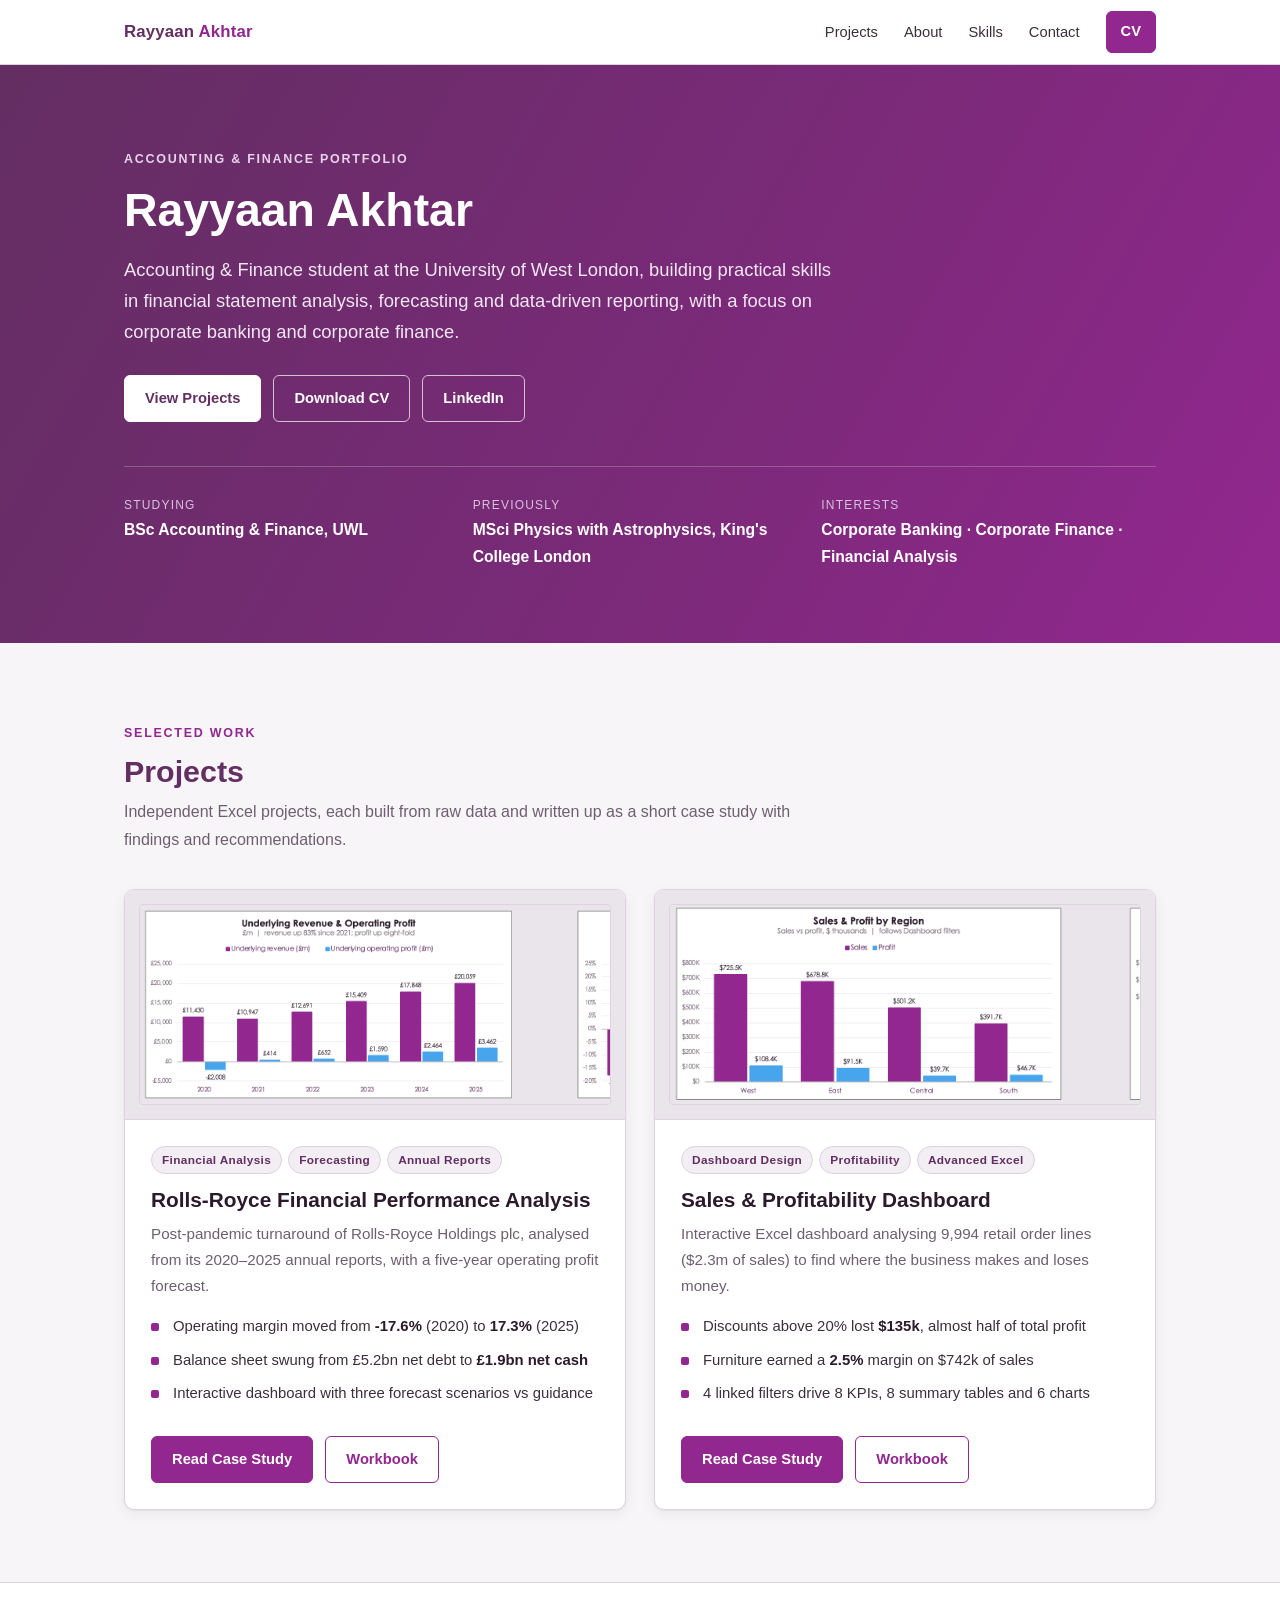
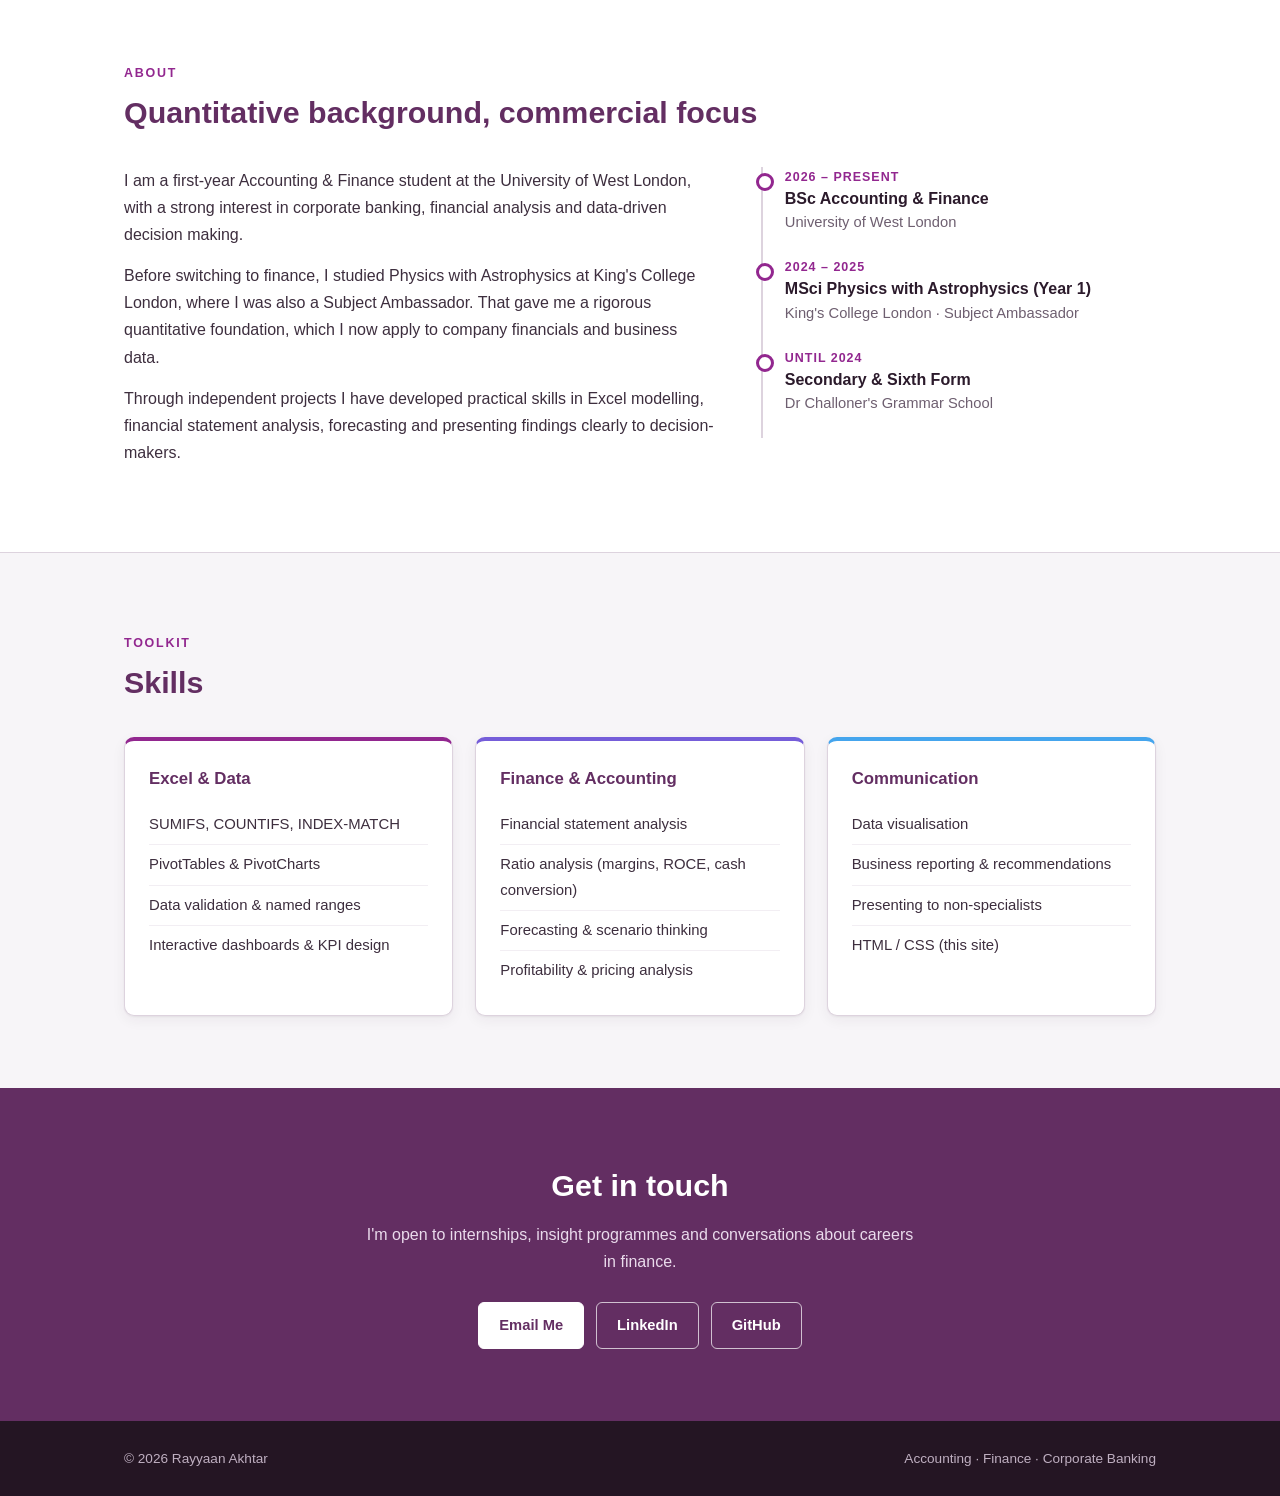
==== commit 7ee23df3: "Add files via upload" ====
--- a/index.html
+++ b/index.html
@@ -18,7 +18,7 @@
             <li class="hide-sm"><a href="#about">About</a></li>
             <li class="hide-sm"><a href="#skills">Skills</a></li>
             <li><a href="#contact">Contact</a></li>
-            <li><a href="CV.pdf" class="btn btn-sm" target="_blank" rel="noopener">CV</a></li>
+            <li><a href="files/CV.pdf" class="btn btn-sm" target="_blank" rel="noopener">CV</a></li>
         </ul>
     </div>
 </nav>
@@ -34,7 +34,7 @@
         </p>
         <div class="btn-row">
             <a href="#projects" class="btn btn-light">View Projects</a>
-            <a href="CV.pdf" class="btn btn-outline-light" target="_blank" rel="noopener">Download CV</a>
+            <a href="files/CV.pdf" class="btn btn-outline-light" target="_blank" rel="noopener">Download CV</a>
             <a href="https://www.linkedin.com/in/rayyaan-akhtar" class="btn btn-outline-light" target="_blank" rel="noopener">LinkedIn</a>
         </div>
 
@@ -59,7 +59,7 @@
 
             <article class="project">
                 <div class="thumb">
-                    <img src="rollsroyce-dashboard.png" alt="Rolls-Royce financial performance dashboard"
+                    <img src="images/rollsroyce2.png" alt="Rolls-Royce revenue, operating profit, margin and return on capital charts"
                          onerror="this.parentNode.classList.add('missing')">
                     <div class="placeholder">Rolls-Royce Holdings plc<br>FY2020 – FY2025</div>
                 </div>
@@ -74,18 +74,18 @@
                     <ul class="results">
                         <li>Operating margin moved from <strong>-17.6%</strong> (2020) to <strong>17.3%</strong> (2025)</li>
                         <li>Balance sheet swung from £5.2bn net debt to <strong>£1.9bn net cash</strong></li>
-                        <li>Base-case forecast benchmarked against management guidance</li>
+                        <li>Interactive dashboard with three forecast scenarios vs guidance</li>
                     </ul>
                     <div class="btn-row">
                         <a href="project2.html" class="btn">Read Case Study</a>
-                        <a href="rollsroyce-dashboard.xlsx" class="btn btn-ghost" download>Workbook</a>
+                        <a href="files/rollsroyce-dashboard.xlsx" class="btn btn-ghost" download>Workbook</a>
                     </div>
                 </div>
             </article>
 
             <article class="project">
                 <div class="thumb">
-                    <img src="sales2.png" alt="Sales and profit by region and customer segment charts"
+                    <img src="images/sales2.png" alt="Sales and profit by region and customer segment charts"
                          onerror="this.parentNode.classList.add('missing')">
                     <div class="placeholder">Sales &amp; Profitability Dashboard</div>
                 </div>
@@ -104,7 +104,7 @@
                     </ul>
                     <div class="btn-row">
                         <a href="project1.html" class="btn">Read Case Study</a>
-                        <a href="sales-dashboard.xlsx" class="btn btn-ghost" download>Workbook</a>
+                        <a href="files/sales-dashboard.xlsx" class="btn btn-ghost" download>Workbook</a>
                     </div>
                 </div>
             </article>
@@ -112,7 +112,7 @@
             <!-- Corporate Credit Assessment: unhide when the project is finished
             <article class="project">
                 <div class="thumb">
-                    <img src="credit-analysis.png" alt="Corporate credit assessment"
+                    <img src="images/credit-analysis.png" alt="Corporate credit assessment"
                          onerror="this.parentNode.classList.add('missing')">
                     <div class="placeholder">Corporate Credit Assessment</div>
                 </div>
--- a/style.css
+++ b/style.css
@@ -1,4 +1,4 @@
-
+/* Violet II theme: matches the Excel dashboards */
 :root{
     --bg:#F7F5F8;
     --panel:#FFFFFF;
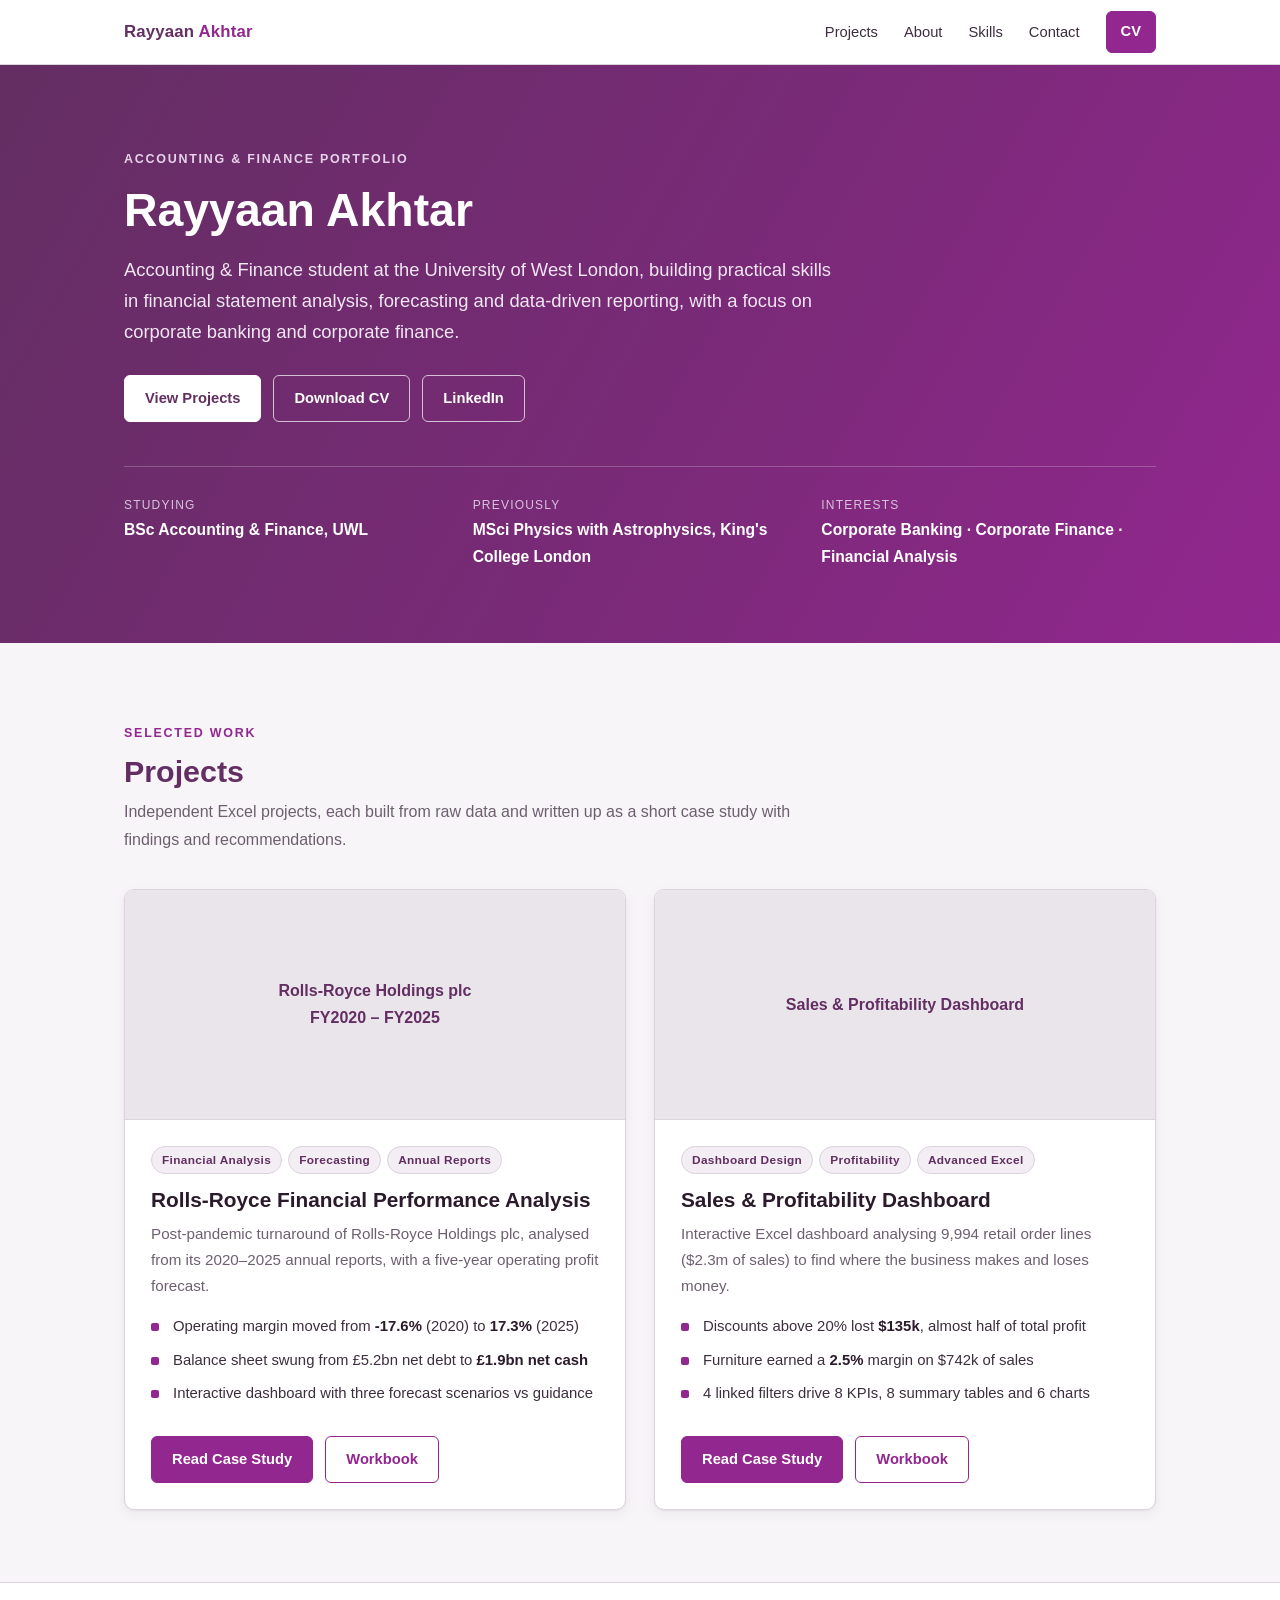
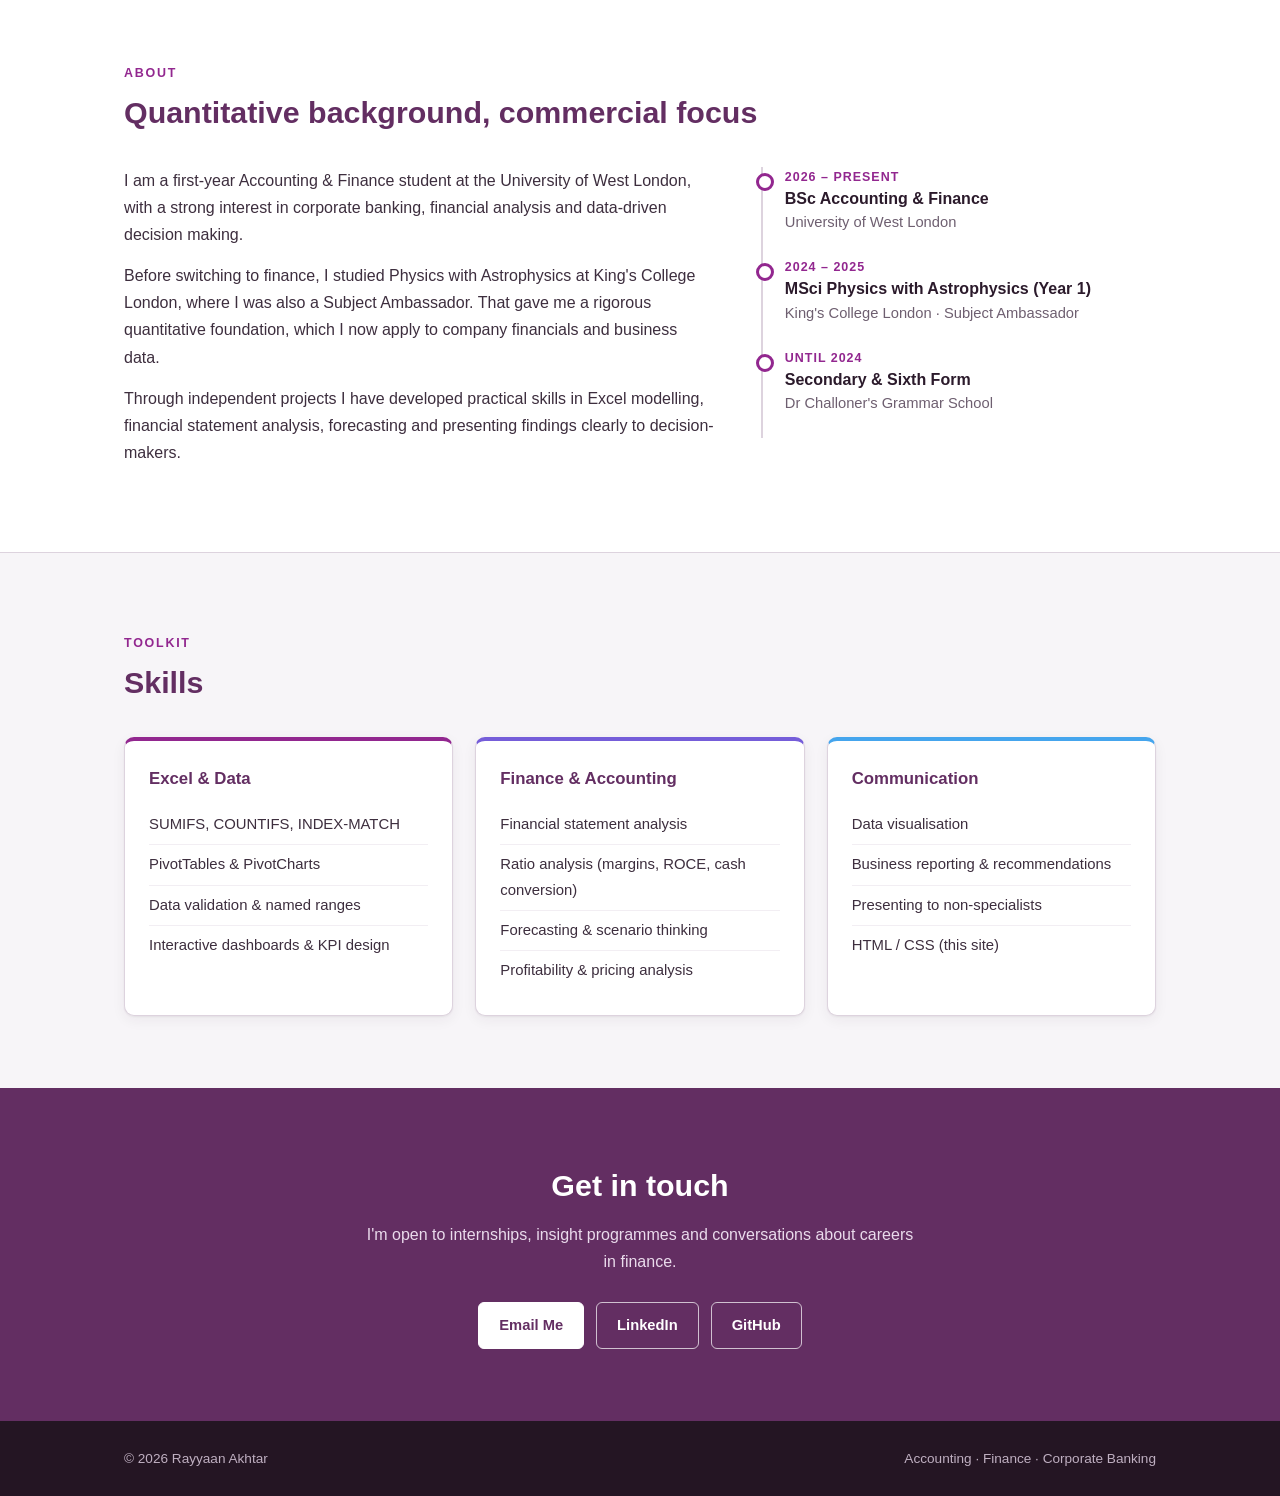
==== commit b747265b: "Update index.html" ====
--- a/index.html
+++ b/index.html
@@ -59,7 +59,7 @@
 
             <article class="project">
                 <div class="thumb">
-                    <img src="images/rollsroyce2.png" alt="Rolls-Royce revenue, operating profit, margin and return on capital charts"
+                    <img src="images/rollsroyce-thumb.png" alt="Rolls-Royce revenue, operating profit, margin and return on capital charts"
                          onerror="this.parentNode.classList.add('missing')">
                     <div class="placeholder">Rolls-Royce Holdings plc<br>FY2020 – FY2025</div>
                 </div>
@@ -85,7 +85,7 @@
 
             <article class="project">
                 <div class="thumb">
-                    <img src="images/sales2.png" alt="Sales and profit by region and customer segment charts"
+                    <img src="images/sales-thumb.png" alt="Sales and profit by region and customer segment charts"
                          onerror="this.parentNode.classList.add('missing')">
                     <div class="placeholder">Sales &amp; Profitability Dashboard</div>
                 </div>
--- a/style.css
+++ b/style.css
@@ -119,7 +119,7 @@
     background:var(--tint);height:230px;display:flex;align-items:center;justify-content:center;
     padding:14px;border-bottom:1px solid var(--line);position:relative;
 }
-.thumb img{width:100%;height:100%;object-fit:cover;object-position:left top;border-radius:4px;border:1px solid var(--line);}
+.thumb img{max-width:100%;max-height:100%;width:auto;height:auto;object-fit:contain;border-radius:4px;box-shadow:0 1px 6px rgba(43,26,43,.12);}
 .thumb .placeholder{display:none;color:var(--plum);font-weight:bold;text-align:center;}
 .thumb.missing img{display:none;}
 .thumb.missing .placeholder{display:block;}
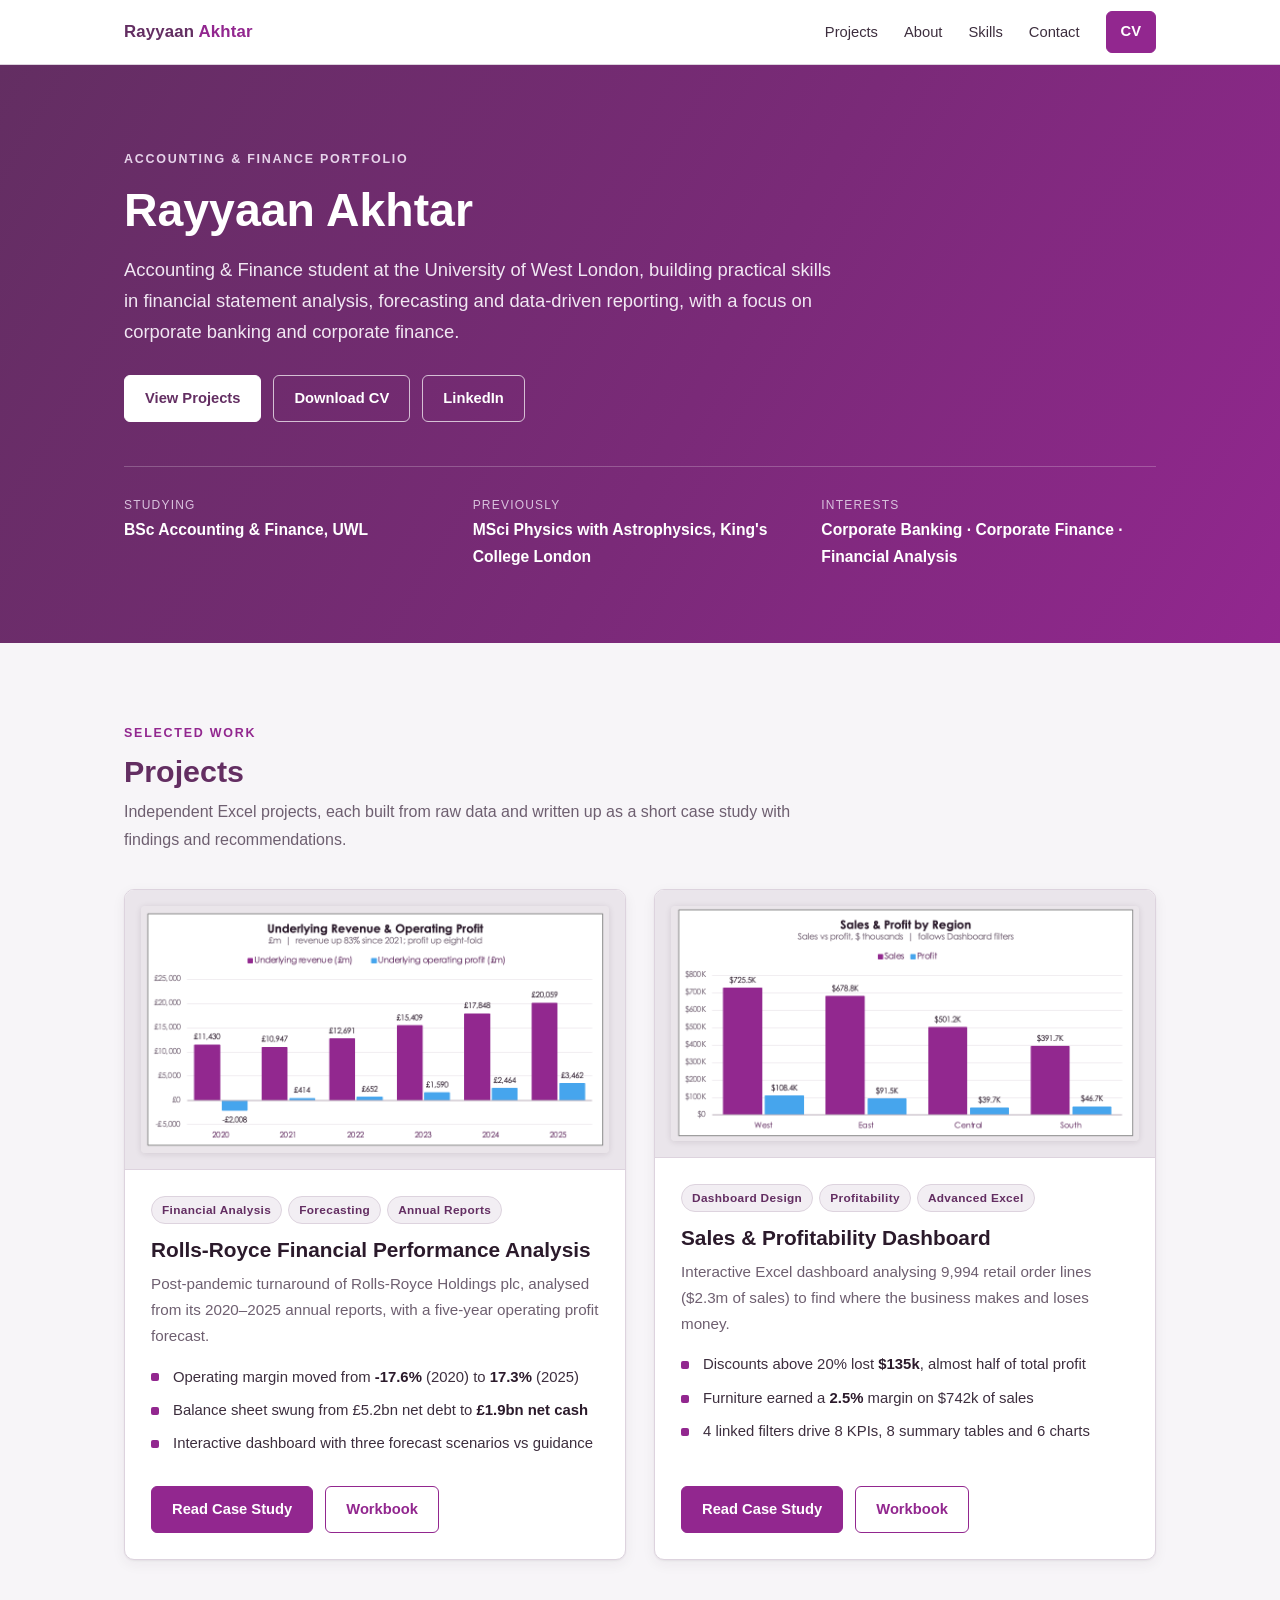
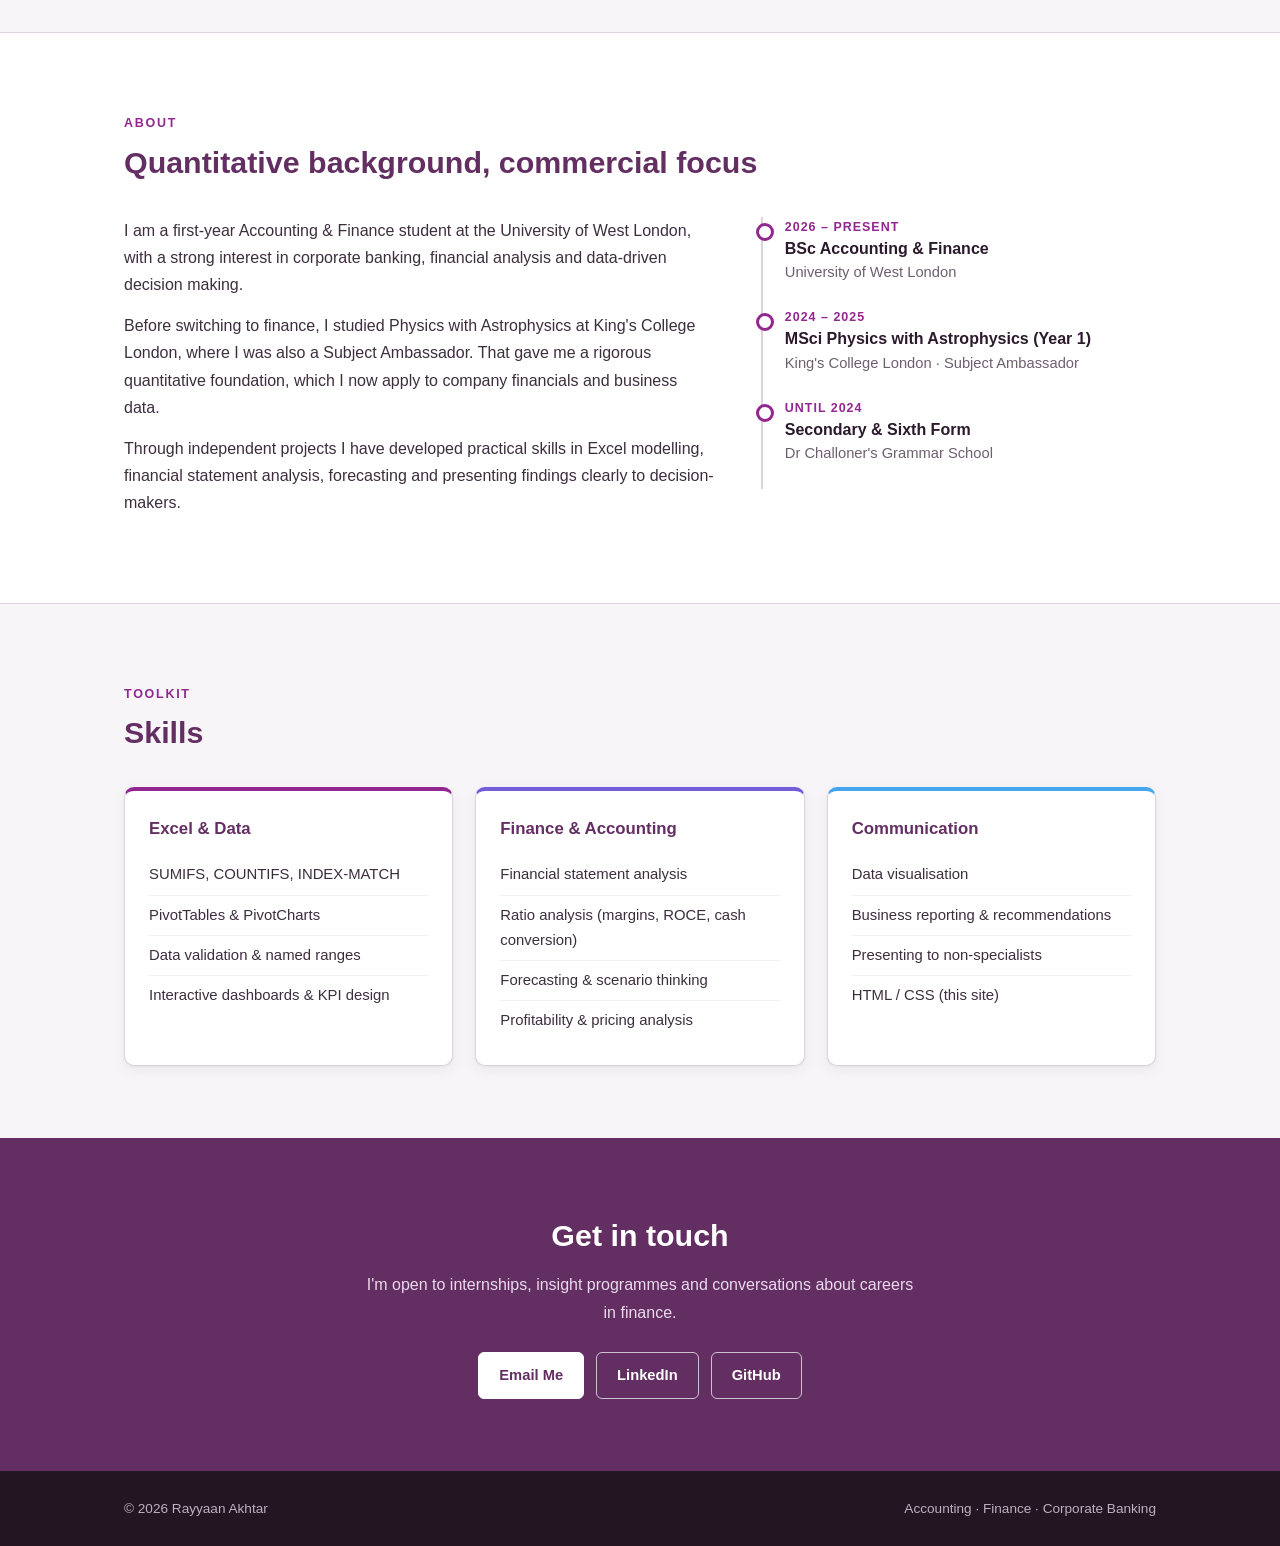
==== commit 7f51a70f: "Add files via upload" ====
--- a/index.html
+++ b/index.html
@@ -5,7 +5,7 @@
 <meta name="viewport" content="width=device-width, initial-scale=1.0">
 <title>Rayyaan Akhtar | Accounting &amp; Finance Portfolio</title>
 <meta name="description" content="Rayyaan Akhtar, Accounting &amp; Finance student at the University of West London. Excel-based financial analysis, forecasting and dashboard projects.">
-<link rel="stylesheet" href="style.css">
+<link rel="stylesheet" href="style.css?v=2">
 </head>
 
 <body>
--- a/style.css
+++ b/style.css
@@ -116,10 +116,10 @@
 }
 .project:hover{border-color:#CDB8D0;box-shadow:0 2px 4px rgba(43,26,43,.08),0 10px 28px rgba(99,46,98,.12);}
 .thumb{
-    background:var(--tint);height:230px;display:flex;align-items:center;justify-content:center;
-    padding:14px;border-bottom:1px solid var(--line);position:relative;
-}
-.thumb img{max-width:100%;max-height:100%;width:auto;height:auto;object-fit:contain;border-radius:4px;box-shadow:0 1px 6px rgba(43,26,43,.12);}
+    background:var(--tint);display:flex;align-items:center;justify-content:center;
+    padding:16px;border-bottom:1px solid var(--line);position:relative;min-height:180px;
+}
+.thumb img{display:block;width:100%;height:auto;object-fit:contain;border-radius:4px;box-shadow:0 1px 6px rgba(43,26,43,.12);}
 .thumb .placeholder{display:none;color:var(--plum);font-weight:bold;text-align:center;}
 .thumb.missing img{display:none;}
 .thumb.missing .placeholder{display:block;}
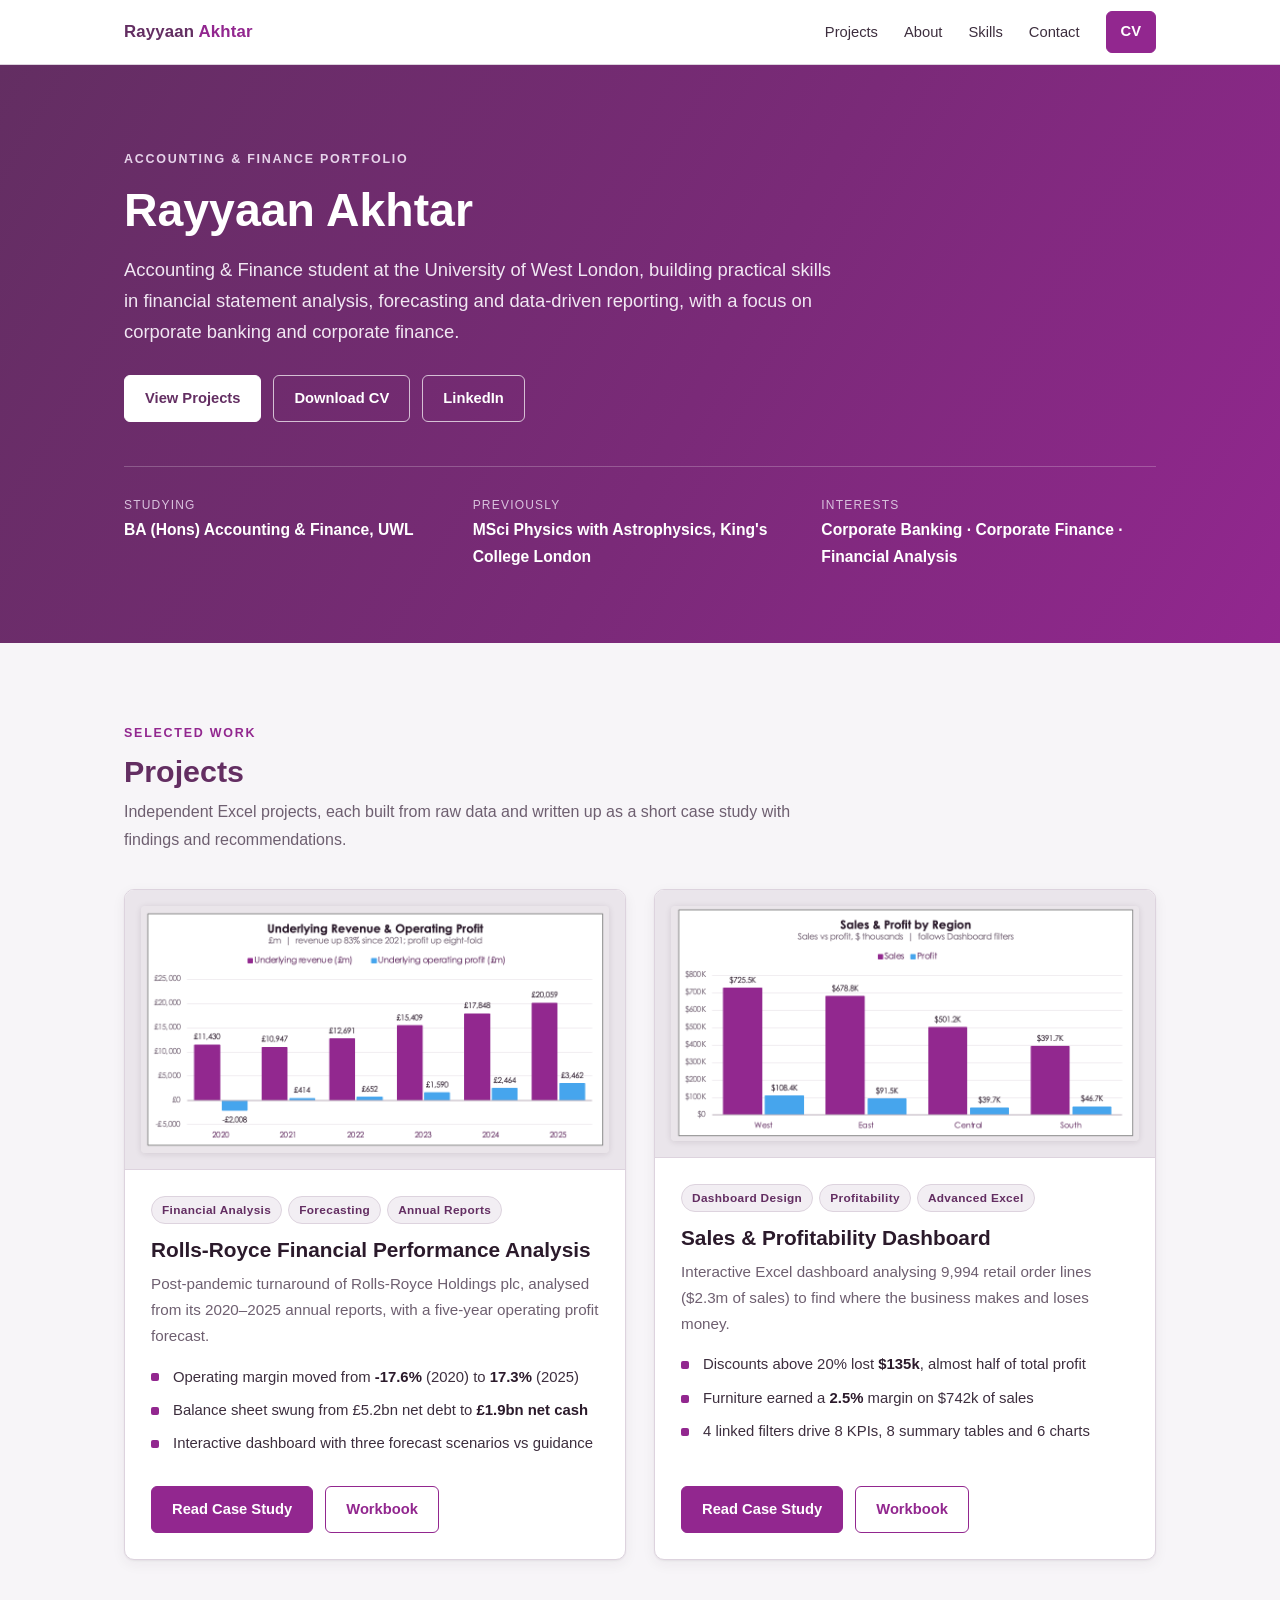
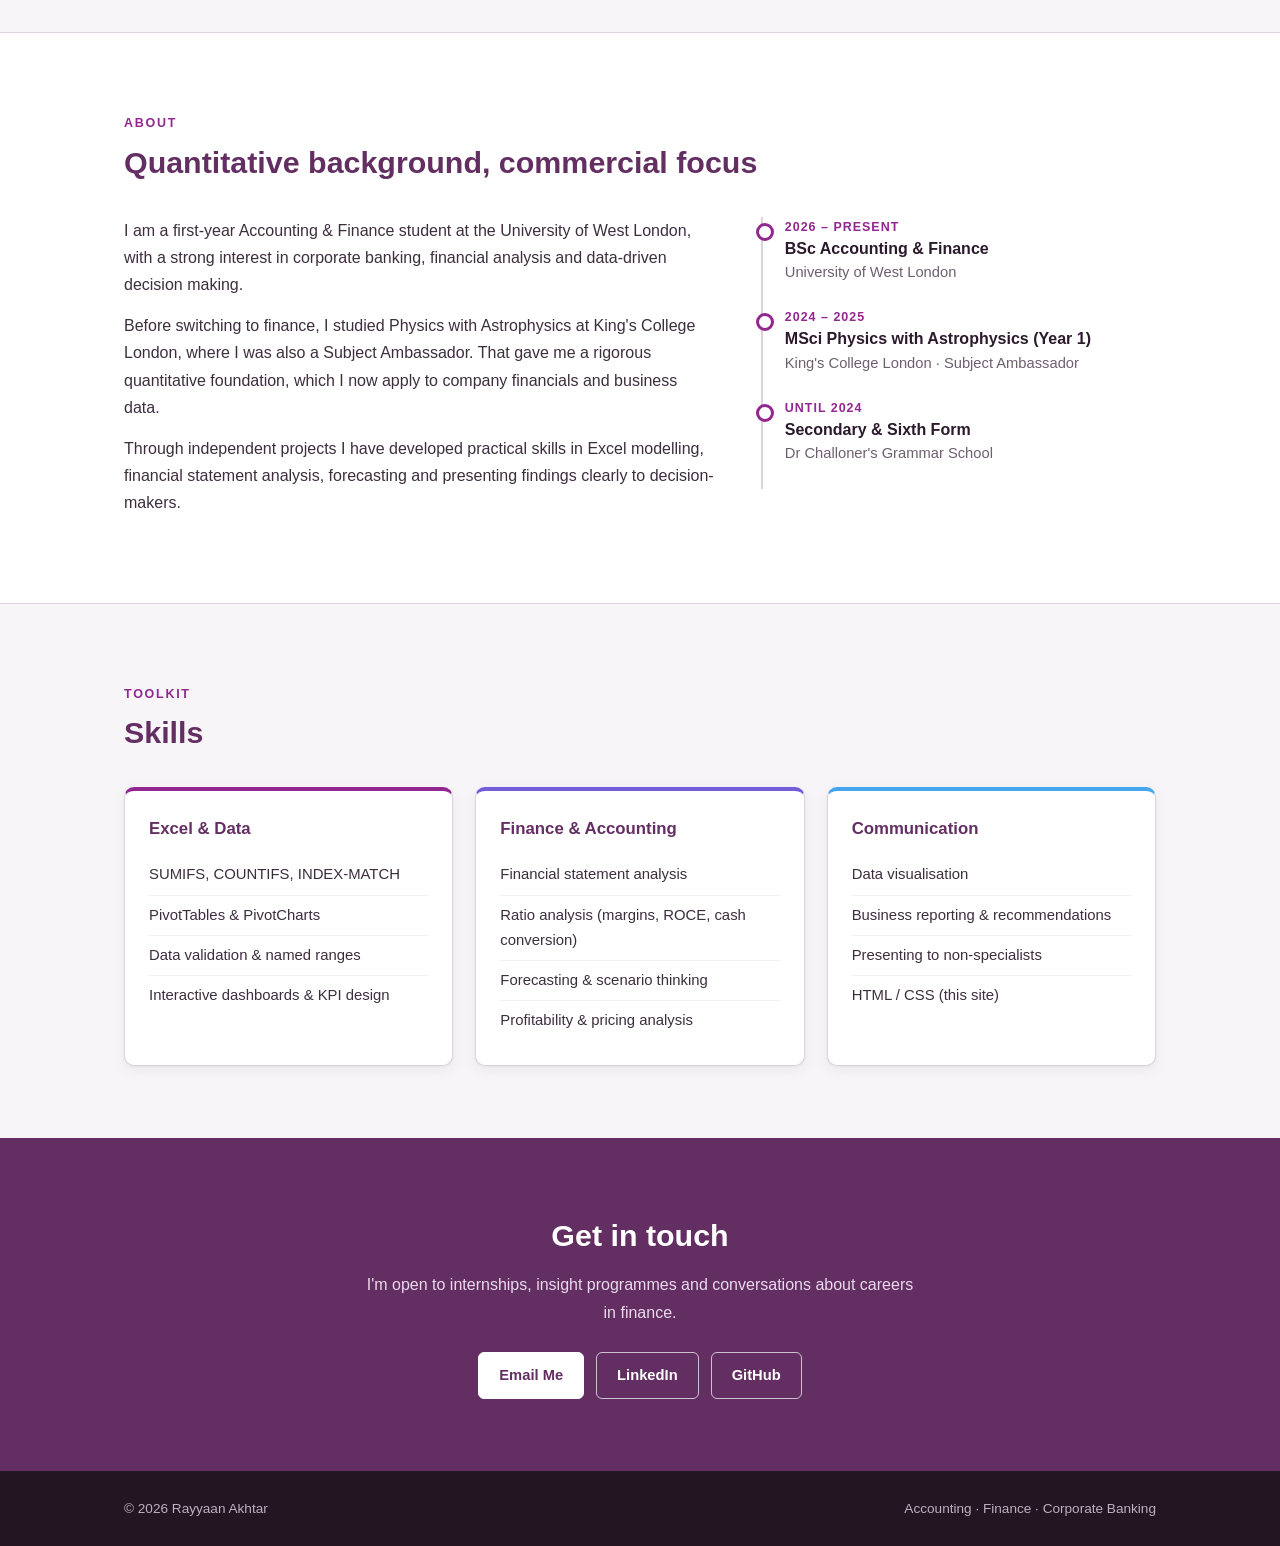
==== commit 08b48327: "Update index.html" ====
--- a/index.html
+++ b/index.html
@@ -39,7 +39,7 @@
         </div>
 
         <div class="hero-facts">
-            <div><span>Studying</span><b>BSc Accounting &amp; Finance, UWL</b></div>
+            <div><span>Studying</span><b>BA (Hons) Accounting &amp; Finance, UWL</b></div>
             <div><span>Previously</span><b>MSci Physics with Astrophysics, King's College London</b></div>
             <div><span>Interests</span><b>Corporate Banking · Corporate Finance · Financial Analysis</b></div>
         </div>
